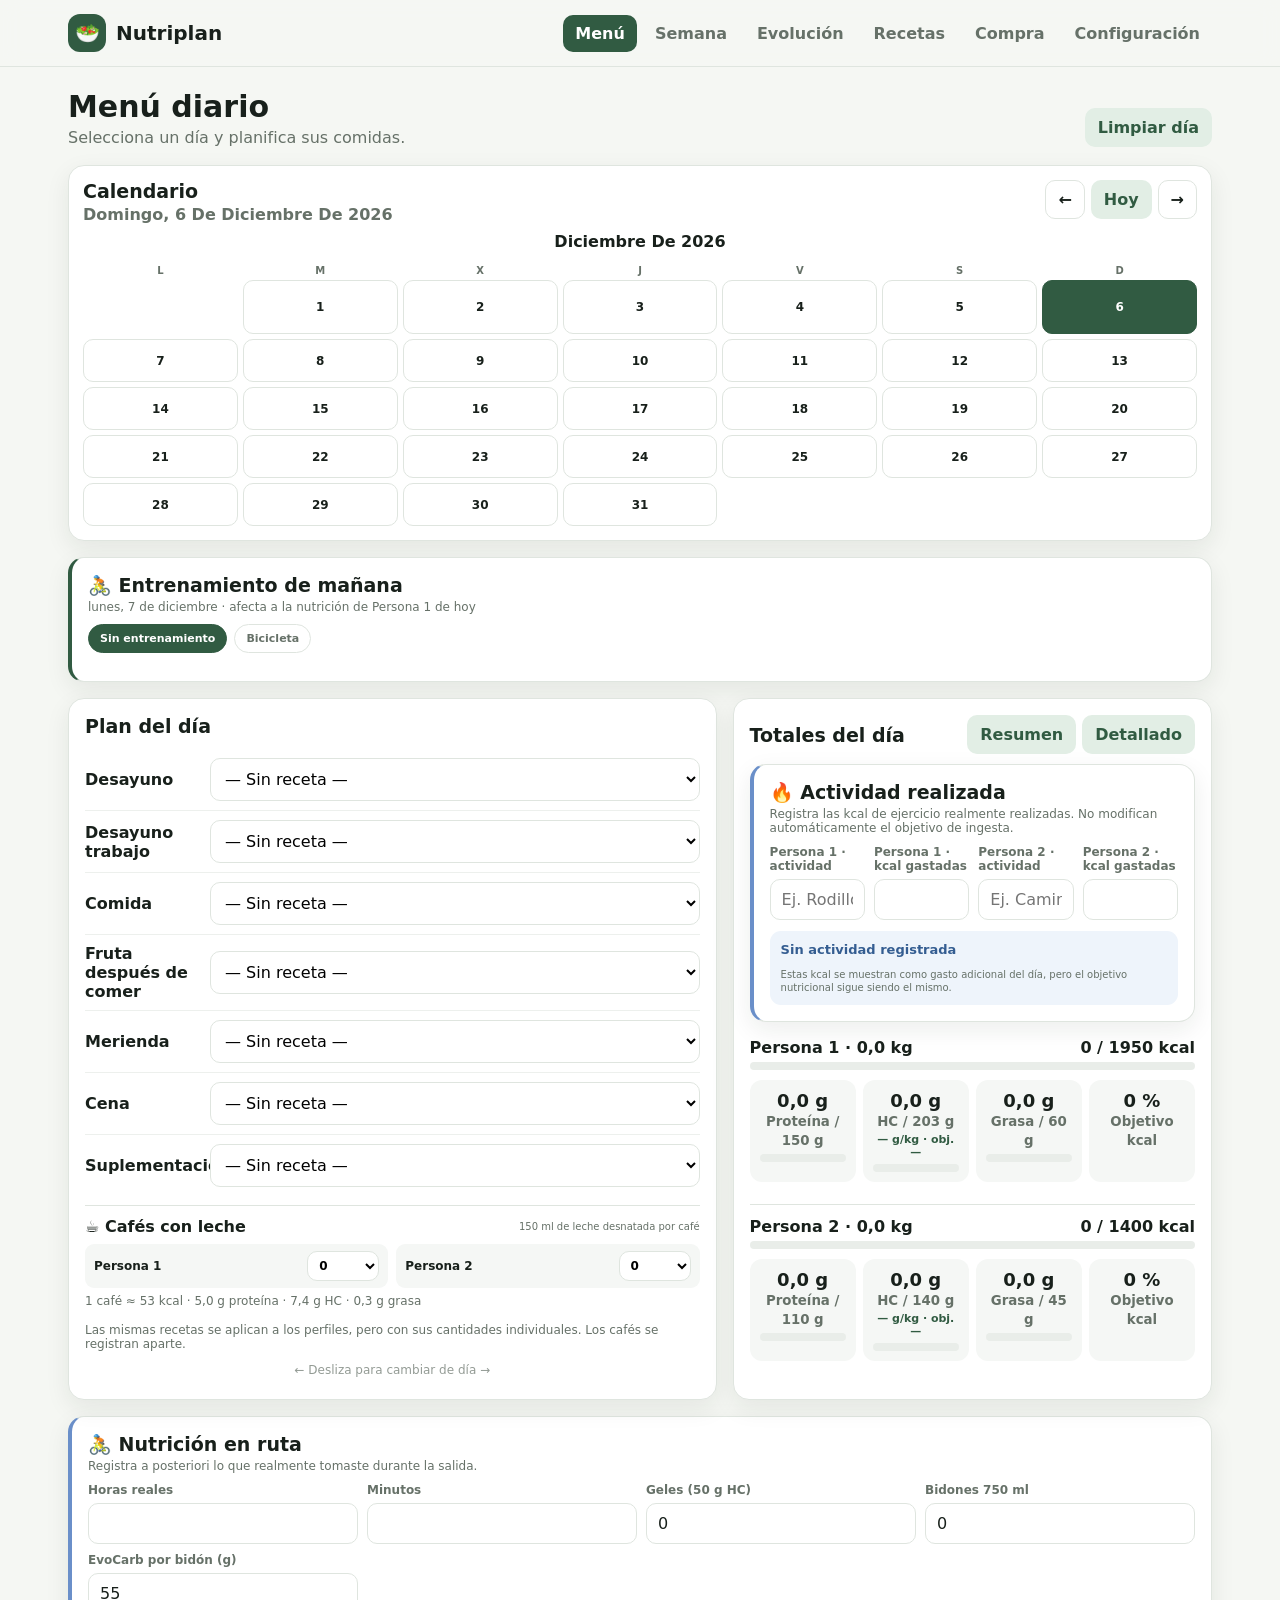
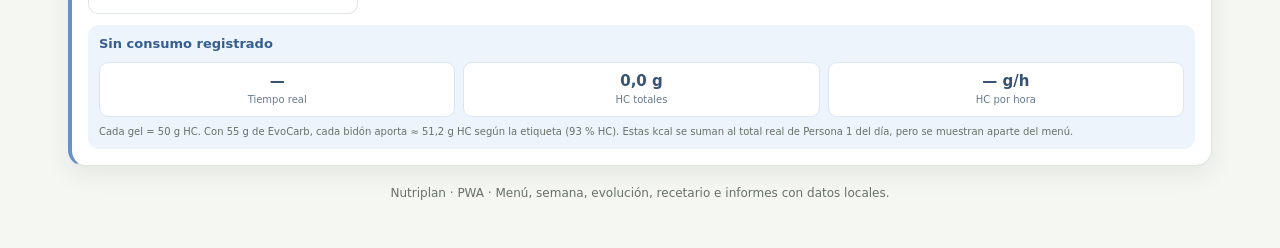
==== nutriplan.html @ bfe79527 "Primera version publica de Nutriplan" ====
<!doctype html>
<html lang="es">
<head>
<meta charset="utf-8">
<meta name="viewport" content="width=device-width,initial-scale=1,viewport-fit=cover">
<title>Nutriplan</title>
<meta name="theme-color" content="#315b42">
<meta name="application-name" content="Nutriplan">
<meta name="description" content="Planificador nutricional de los perfiles: menús, recetas, evolución, macros e informes.">
<meta name="mobile-web-app-capable" content="yes">
<meta name="apple-mobile-web-app-capable" content="yes">
<meta name="apple-mobile-web-app-status-bar-style" content="default">
<meta name="apple-mobile-web-app-title" content="Nutriplan">
<link rel="manifest" href="manifest.webmanifest">
<link rel="icon" type="image/png" sizes="192x192" href="icons/icon-192.png">
<link rel="apple-touch-icon" href="icons/icon-192.png">

<link rel="stylesheet" href="app.css">
</head>
<body>
<div class="app">
<header class="topbar">
  <div class="topinner">
    <div class="brand"><div class="logo">🥗</div><div>Nutriplan</div></div>
    <nav>
      <button class="navbtn active" data-view="plannerView">Menú</button>
      <button class="navbtn" data-view="weekView">Semana</button>
      <button class="navbtn" data-view="evolutionView">Evolución</button>
      <button class="navbtn" data-view="recipesView">Recetas</button>
      <button class="navbtn" data-view="shoppingView">Compra</button>
      <button class="navbtn" data-view="configView">Configuración</button>
    </nav>
  </div>
</header>
<main>
<section id="plannerView" class="view active">
  <div class="hero">
    <div><h1>Menú diario</h1><p class="sub">Selecciona un día y planifica sus comidas.</p></div>
    <button class="btn soft no-print" id="resetMenu">Limpiar día</button>
  </div>

  <div class="panel calendar-panel" style="margin-bottom:16px">
    <div class="calendar-head">
      <div>
        <h2 style="margin:0 0 3px">Calendario</h2>
        <span class="date-title" id="selectedDateTitle"></span>
      </div>
      <div class="calendar-nav no-print">
        <button class="btn" id="prevMonth">←</button>
        <button class="btn soft" id="todayBtn">Hoy</button>
        <button class="btn" id="nextMonth">→</button>
      </div>
    </div>
    <div class="calendar-month-title" id="calendarMonthTitle"></div>
    <div class="calendar-weekdays">
      <span>L</span><span>M</span><span>X</span><span>J</span><span>V</span><span>S</span><span>D</span>
    </div>
    <div class="calendar-grid" id="monthCalendar"></div>
  </div>

  <div id="trainingTomorrow"></div>

  <div class="two" id="dailySwipeArea">
    <div class="panel">
      <h2>Plan del día</h2>
      <div id="menuSlots"></div>
      <div id="coffeePanel"></div>
      <p class="small">Las mismas recetas se aplican a los perfiles, pero con sus cantidades individuales. Los cafés se registran aparte.</p>
      <div class="small swipe-hint no-print">← Desliza para cambiar de día →</div>
    </div>
    <div class="panel">
      <div class="report-head">
        <h2>Totales del día</h2>
        <div class="report-open-actions no-print">
          <button class="btn soft" type="button" id="openDailyReport">Resumen</button>
          <button class="btn soft" type="button" id="openDetailedDailyReport">Detallado</button>
        </div>
      </div>
      <div id="dayTotals"></div>
    </div>
  </div>

  <div id="routeNutrition" style="margin-top:16px"></div>
</section>

<section id="weekView" class="view">
  <div class="hero">
    <div>
      <h1>Semana completa</h1>
      <p class="sub">Vista semanal del menú de los perfiles.</p>
    </div>
  </div>
  <div class="panel">
    <div class="week-head">
      <div>
        <h2 style="margin-bottom:3px">Plan semanal</h2>
        <div class="small" id="weekRange"></div>
      </div>
      <div class="week-nav no-print">
        <button class="btn" id="prevWeek">← Semana</button>
        <button class="btn" id="nextWeek">Semana →</button>
      </div>
    </div>
    <div class="week-grid" id="weekGrid"></div>
  </div>
</section>

<section id="evolutionView" class="view">
  <div class="hero">
    <div>
      <h1>Evolución</h1>
      <p class="sub">Registra peso y composición corporal. El peso alimenta automáticamente el cálculo de calorías, macros y raciones.</p>
    </div>
  </div>

  <div class="panel" style="margin-bottom:16px">
    <p class="small" style="line-height:1.55;margin:0">
      Se conserva todo el histórico corporal: peso, grasa, grasa visceral, IMC, músculo, proteína, agua, metabolismo basal y masa ósea.
      El <b>peso</b> de cada registro entra en vigor desde su fecha hasta el siguiente pesaje y es el que utiliza Nutriplan
      automáticamente para calcular calorías, macros y raciones.
    </p>
  </div>

  <div class="evolution-grid" id="evolutionCards"></div>
</section>

<section id="recipesView" class="view">
  <div class="hero"><div><h1>Recetario</h1><p class="sub">Las recetas actuales de la base de datos.</p></div></div>
  <div class="controls"><input id="search" class="search" placeholder="Buscar receta o ingrediente…"></div>
  <div class="pills" id="typeFilters"></div>
  <div class="grid cards" id="recipeCards"></div>
</section>

<section id="shoppingView" class="view">
  <div class="hero"><div><h1>Lista de la compra</h1><p class="sub">Se genera con todas las recetas planificadas en la semana seleccionada.</p></div>
  <button id="clearChecks" class="btn soft no-print">Desmarcar</button></div>
  <div class="panel" id="shoppingList"></div>
</section>


<section id="configView" class="view">
  <div class="hero">
    <div>
      <h1>Configuración</h1>
      <p class="sub">Calcula las necesidades energéticas y los macros de los perfiles.</p>
    </div>
    <button class="btn soft no-print" id="resetConfig">Restaurar valores actuales</button>
  </div>

  <div class="panel pwa-manage-panel" style="margin-bottom:16px">
    <div class="pwa-manage-head">
      <div>
        <h2 style="margin-bottom:3px">Aplicación y datos</h2>
        <div class="small">PWA instalable, recetario actualizable y copia de seguridad local.</div>
      </div>
      <span class="pwa-status-badge" id="pwaInstallState">Web</span>
    </div>
    <div class="pwa-manage-grid">
      <div class="pwa-info-box"><b>Base de recetas</b><span id="pwaDataVersion">—</span></div>
      <div class="pwa-info-box"><b>Modo</b><span id="pwaModeText">Navegador</span></div>
    </div>
    <div class="config-actions no-print">
      <button class="btn primary" id="installPwaBtn" type="button" hidden>Instalar Nutriplan</button>
      <button class="btn soft" id="exportBackupBtn" type="button">Exportar copia</button>
      <label class="btn soft backup-import-label">Importar copia<input id="importBackupInput" type="file" accept="application/json,.json"></label>
      <button class="btn" id="checkPwaUpdateBtn" type="button">Buscar actualización</button>
    </div>
    <div class="small pwa-manage-help">
      Las recetas viven en <b>nutriplan-data.js</b>. Al publicar una versión nueva de ese archivo, la PWA la consulta de nuevo al abrirse.
      Los menús, evolución, cafés y ajustes personales se guardan localmente y no se sustituyen al actualizar el recetario.
    </div>
  </div>

  <div class="panel" style="margin-bottom:16px">
    <h2>Cómo calcula Nutriplan</h2>
    <p class="small" style="line-height:1.55;margin:0">
      Metabolismo basal mediante Mifflin-St Jeor → factor de actividad → gasto de mantenimiento estimado.
      Después se aplica el déficit elegido. La proteína y la grasa se fijan en g/kg y los hidratos completan las calorías restantes. <b>Las raciones del recetario se adaptan automáticamente</b> a estos nuevos objetivos:
      las fuentes principales de proteína, hidratos y grasa cambian de cantidad según corresponda.
    </p>
  </div>

  <div class="config-grid" id="configCards"></div>
</section>

<section id="detailView" class="view">
  <div class="hero no-print"><button class="btn" id="backRecipes">← Volver</button><button class="btn" onclick="window.print()">Imprimir ficha</button></div>
  <div id="recipeDetail"></div>
</section>

<div class="footer-note">Nutriplan · PWA · Menú, semana, evolución, recetario e informes con datos locales.</div>

<div id="dailyReportModal" class="report-modal" aria-hidden="true">
  <div class="report-backdrop" data-close-report></div>
  <section class="report-dialog" role="dialog" aria-modal="true" aria-labelledby="dailyReportTitle">
    <div class="report-toolbar no-print">
      <button class="btn soft" type="button" data-close-report>← Volver</button>
      <div class="report-toolbar-actions">
        <div class="report-mode-switch">
          <button class="btn soft report-mode-btn" type="button" data-report-mode="summary">Resumen</button>
          <button class="btn soft report-mode-btn" type="button" data-report-mode="detailed">Detallado</button>
        </div>
        <button class="btn soft" type="button" id="copyDailyReport">Copiar</button>
        <button class="btn primary" type="button" id="printDailyReport">Imprimir / PDF</button>
      </div>
    </div>
    <div id="dailyReportContent" class="daily-report"></div>
  </section>
</div>

</main>
</div>

<script src="nutriplan-data.js"></script>
<script src="nutriplan-entrenamientos-data.js"></script>
<script src="nutrition-engine.js"></script>
<script src="app.js"></script>
</body>
</html>
---- app.css ----
:root{
  --bg:#f5f7f3; --card:#ffffff; --ink:#18201b; --muted:#667168;
  --brand:#315b42; --brand2:#e2eee5; --accent:#d7a85b; --line:#dfe5df;
  --danger:#a94b4b; --shadow:0 8px 24px rgba(26,42,31,.08);
  --p:#5078a8; --c:#b5803d; --f:#8a5d92;
}
*{box-sizing:border-box}
body{margin:0;font-family:Inter,ui-sans-serif,system-ui,-apple-system,Segoe UI,Roboto,Arial,sans-serif;background:var(--bg);color:var(--ink)}
button,select,input{font:inherit}
button{cursor:pointer}
.app{min-height:100vh}
.topbar{position:sticky;top:0;z-index:20;background:rgba(245,247,243,.92);backdrop-filter:blur(10px);border-bottom:1px solid var(--line)}
.topinner{max-width:1180px;margin:auto;padding:14px 18px;display:flex;align-items:center;justify-content:space-between;gap:16px}
.brand{display:flex;align-items:center;gap:10px;font-weight:800;font-size:20px}
.logo{width:38px;height:38px;border-radius:12px;background:var(--brand);color:#fff;display:grid;place-items:center;font-size:20px}
.version{font-size:12px;color:var(--muted);font-weight:600}
nav{display:flex;gap:6px;flex-wrap:wrap}
.navbtn{border:0;background:transparent;padding:9px 12px;border-radius:10px;color:var(--muted);font-weight:700}
.navbtn.active{background:var(--brand);color:#fff}
main{max-width:1180px;margin:auto;padding:22px 18px 48px}
.view{display:none}.view.active{display:block}
.hero{display:flex;align-items:end;justify-content:space-between;gap:14px;margin-bottom:18px}
h1{font-size:30px;margin:0 0 4px}.sub{color:var(--muted);margin:0}
.btn{border:1px solid var(--line);background:#fff;border-radius:10px;padding:9px 12px;font-weight:750;color:var(--ink)}
.btn.primary{background:var(--brand);border-color:var(--brand);color:#fff}
.btn.soft{background:var(--brand2);border-color:transparent;color:var(--brand)}
.grid{display:grid;gap:16px}
.grid.cards{grid-template-columns:repeat(auto-fit,minmax(260px,1fr))}
.card{background:var(--card);border:1px solid var(--line);border-radius:16px;box-shadow:var(--shadow);overflow:hidden}
.cardbody{padding:16px}
.recipe-cover{height:150px;background:linear-gradient(135deg,#dce9df,#f3e7cf);display:flex;align-items:center;justify-content:center;position:relative;overflow:hidden}
.recipe-cover img{width:100%;height:100%;object-fit:cover}
.recipe-placeholder{font-size:46px;opacity:.45}
.tag{display:inline-block;font-size:11px;font-weight:800;padding:5px 8px;border-radius:999px;background:var(--brand2);color:var(--brand);margin:0 4px 4px 0}
.recipe-title{font-weight:850;font-size:17px;line-height:1.25;margin:8px 0}
.macroline{display:grid;grid-template-columns:repeat(4,1fr);gap:6px;margin:12px 0}
.macrobox{background:#f7f9f7;border-radius:10px;padding:8px;text-align:center}
.macrobox b{display:block;font-size:15px}.macrobox span{font-size:10px;color:var(--muted);font-weight:700}
.controls{display:flex;gap:8px;align-items:center;flex-wrap:wrap}
.search{width:100%;max-width:360px;padding:11px 12px;border:1px solid var(--line);border-radius:11px;background:#fff}
.pills{display:flex;gap:7px;flex-wrap:wrap;margin:10px 0 18px}
.pill{border:1px solid var(--line);background:#fff;color:var(--muted);border-radius:999px;padding:7px 11px;font-size:12px;font-weight:750}
.pill.active{background:var(--brand);color:#fff;border-color:var(--brand)}
.panel{background:#fff;border:1px solid var(--line);border-radius:16px;padding:16px;box-shadow:var(--shadow)}
.panel h2{margin:0 0 12px;font-size:19px}
.two{display:grid;grid-template-columns:1.15fr .85fr;gap:16px}
.menu-row{display:grid;grid-template-columns:115px 1fr;gap:10px;align-items:center;padding:9px 0;border-bottom:1px solid #edf0ed}
.menu-row:last-child{border-bottom:0}
.menu-row label{font-weight:800}
select{width:100%;padding:10px;border:1px solid var(--line);border-radius:10px;background:#fff}
.profile-kpis{display:grid;grid-template-columns:repeat(4,1fr);gap:7px;margin:10px 0}
.kpi{padding:10px;border-radius:12px;background:#f5f7f5;text-align:center}
.kpi strong{display:block;font-size:18px}.kpi small{color:var(--muted);font-weight:700}
.progress{height:8px;background:#e9ede9;border-radius:99px;overflow:hidden;margin-top:5px}.progress>i{display:block;height:100%;background:var(--brand);border-radius:99px}
.person-block{padding:12px 0;border-top:1px solid var(--line)}.person-block:first-child{border-top:0;padding-top:0}
.person-title{display:flex;justify-content:space-between;gap:10px;align-items:center;font-weight:850}
.shopping-row{display:grid;grid-template-columns:24px 1fr auto;gap:10px;padding:10px 0;border-bottom:1px solid #edf0ed;align-items:center}
.shopping-row:last-child{border-bottom:0}.shopping-row.done{opacity:.45;text-decoration:line-through}
.qty{font-weight:800;color:var(--brand)}
.empty{padding:26px;text-align:center;color:var(--muted)}
.detail{display:grid;grid-template-columns:minmax(0,1fr) 340px;gap:18px}
.detail-cover{height:270px;border-radius:16px;overflow:hidden;background:linear-gradient(135deg,#dce9df,#f3e7cf);display:grid;place-items:center}
.detail-cover img{width:100%;height:100%;object-fit:cover}
.detail h1{font-size:27px}
.ingredient-table{width:100%;border-collapse:collapse}.ingredient-table th,.ingredient-table td{padding:9px 7px;border-bottom:1px solid #edf0ed;text-align:left;font-size:13px}
.ingredient-table th{color:var(--muted);font-size:11px;text-transform:uppercase;letter-spacing:.04em}
.note{background:#f7f4ea;border-left:4px solid var(--accent);border-radius:8px;padding:12px;color:#4c493f;line-height:1.45}
.person-tabs{display:flex;gap:6px;margin:12px 0}.person-tabs button{border:1px solid var(--line);background:#fff;padding:8px 10px;border-radius:9px;font-weight:750}.person-tabs button.active{background:var(--brand);color:#fff}
.filelab{display:block;text-align:center;margin-top:10px}.filelab input{display:none}
.macrobar{display:flex;height:10px;border-radius:99px;overflow:hidden;background:#eee;margin:9px 0 5px}.macrobar span:nth-child(1){background:var(--p)}.macrobar span:nth-child(2){background:var(--c)}.macrobar span:nth-child(3){background:var(--f)}
.macrolegend{display:flex;gap:12px;flex-wrap:wrap;font-size:11px;color:var(--muted);font-weight:700}
.adjust-box{margin:18px 0;padding:14px;border:1px solid var(--line);border-radius:14px;background:#f8faf8}
.adjust-head{display:flex;justify-content:space-between;align-items:center;gap:10px;flex-wrap:wrap;margin-bottom:10px}
.adjust-mode{display:flex;gap:6px;flex-wrap:wrap}
.adjust-mode button{border:1px solid var(--line);background:#fff;padding:7px 9px;border-radius:9px;font-weight:750;color:var(--muted)}
.adjust-mode button.active{background:var(--brand);color:#fff;border-color:var(--brand)}
.adjust-grid{display:grid;grid-template-columns:repeat(2,minmax(0,1fr));gap:10px}
.adjust-field{display:flex;flex-direction:column;gap:5px}
.adjust-field label{font-size:11px;color:var(--muted);font-weight:800}
.adjust-field input{width:100%;padding:9px;border:1px solid var(--line);border-radius:9px;background:#fff}
.macro-inputs{display:grid;grid-template-columns:repeat(3,1fr);gap:7px}
.lock-cell{white-space:nowrap}
.lock-wrap{display:inline-flex;align-items:center;gap:5px;font-size:11px;color:var(--muted);font-weight:700}
.lock-wrap input{accent-color:var(--brand)}
.adjust-note{font-size:11px;color:var(--muted);line-height:1.4;margin-top:8px}
.adjust-summary{margin-top:10px;padding:10px;border-radius:10px;background:#fff;border:1px solid var(--line)}
@media(max-width:580px){.adjust-grid{grid-template-columns:1fr}.macro-inputs{grid-template-columns:1fr 1fr 1fr}}

.dot{display:inline-block;width:8px;height:8px;border-radius:50%;margin-right:4px}.dp{background:var(--p)}.dc{background:var(--c)}.df{background:var(--f)}
.small{font-size:12px;color:var(--muted)}
.config-grid{display:grid;grid-template-columns:repeat(2,minmax(0,1fr));gap:16px}
.config-form{display:grid;grid-template-columns:repeat(2,minmax(0,1fr));gap:11px}
.field{display:flex;flex-direction:column;gap:6px}
.field.full{grid-column:1/-1}
.field label{font-size:12px;color:var(--muted);font-weight:800}
.field input,.field select{width:100%;padding:10px 11px;border:1px solid var(--line);border-radius:10px;background:#fff;color:var(--ink)}
.range-row{display:grid;grid-template-columns:1fr 72px;gap:10px;align-items:center}
.range-row input[type="range"]{padding:0;border:0}
.calcbox{background:#f5f7f5;border:1px solid var(--line);border-radius:13px;padding:12px;margin-top:12px}
.calcgrid{display:grid;grid-template-columns:repeat(2,1fr);gap:8px}
.calcitem{background:#fff;border-radius:10px;padding:9px;text-align:center}
.calcitem strong{display:block;font-size:17px}.calcitem small{color:var(--muted);font-weight:700}
.warning{margin-top:10px;padding:9px 10px;border-radius:9px;background:#fff7e8;color:#6a512c;font-size:12px;line-height:1.4}
.config-actions{display:flex;gap:8px;flex-wrap:wrap;margin-top:14px}
@media(max-width:820px){.config-grid{grid-template-columns:1fr}.config-form{grid-template-columns:1fr 1fr}}
@media(max-width:520px){.config-form{grid-template-columns:1fr}.field.full{grid-column:auto}}
.footer-note{margin-top:20px;color:var(--muted);font-size:12px;text-align:center}
.date-toolbar{display:flex;gap:8px;align-items:center;flex-wrap:wrap;margin-bottom:14px}
.date-picker{padding:9px 11px;border:1px solid var(--line);border-radius:10px;background:#fff;color:var(--ink);font-weight:750}
.date-title{font-weight:850;color:var(--brand);min-width:180px}
.week-head{display:flex;align-items:center;justify-content:space-between;gap:10px;margin-bottom:12px}
.week-nav{display:flex;gap:7px;align-items:center}
.week-grid{display:grid;grid-template-columns:repeat(7,minmax(145px,1fr));gap:9px;overflow-x:auto;padding-bottom:5px}
.week-day{border:1px solid var(--line);background:#fff;border-radius:13px;padding:10px;min-height:185px;cursor:pointer;transition:.15s}
.week-day:hover{border-color:#9eb6a5;transform:translateY(-1px)}
.week-day.selected{border:2px solid var(--brand);background:#f4faf6}
.week-day.today .week-date{color:var(--accent)}
.week-date{font-size:13px;font-weight:900;margin-bottom:8px;text-transform:capitalize}
.week-meal{font-size:11px;line-height:1.25;padding:5px 0;border-top:1px solid #edf0ed}
.week-meal:first-of-type{border-top:0}
.week-meal b{display:block;color:var(--muted);font-size:9px;text-transform:uppercase;letter-spacing:.03em;margin-bottom:2px}
.week-empty{color:#a0a8a1;font-style:italic}
.week-kcal{margin-top:8px;padding-top:7px;border-top:1px solid var(--line);font-size:10px;color:var(--muted);font-weight:750}
.week-kcal strong{color:var(--brand)}
.weight-panel{display:grid;grid-template-columns:repeat(2,minmax(0,1fr));gap:10px;margin-top:12px}
.weight-card{background:#f7f9f7;border:1px solid var(--line);border-radius:12px;padding:11px}
.weight-card-title{display:flex;align-items:center;justify-content:space-between;gap:8px;margin-bottom:7px}
.weight-card-title b{font-size:13px}
.weight-line{display:grid;grid-template-columns:1fr auto;gap:8px;align-items:center}
.weight-line input{width:100%;padding:9px 10px;border:1px solid var(--line);border-radius:9px;background:#fff}
.weight-status{font-size:11px;color:var(--muted);margin-top:6px;line-height:1.35}
.weight-effective{font-weight:850;color:var(--brand)}
.evolution-grid{display:grid;grid-template-columns:repeat(2,minmax(0,1fr));gap:16px}
.evolution-form{display:grid;grid-template-columns:repeat(3,minmax(0,1fr));gap:9px}
.evolution-form .field{min-width:0}
.evolution-form-actions{display:flex;gap:8px;flex-wrap:wrap;margin-top:12px}
.evolution-history{margin-top:16px;overflow:auto}
.evolution-table{width:100%;border-collapse:collapse;min-width:900px}
.evolution-table th,.evolution-table td{padding:8px 7px;border-bottom:1px solid #edf0ed;text-align:right;font-size:12px;white-space:nowrap}
.evolution-table th:first-child,.evolution-table td:first-child{text-align:left}
.evolution-table th{font-size:10px;color:var(--muted);text-transform:uppercase;letter-spacing:.03em}
.evolution-table td.actions{text-align:left}
.source-badge{display:inline-block;font-size:10px;font-weight:850;border-radius:999px;padding:4px 7px;background:var(--brand2);color:var(--brand);margin-left:5px}
.evo-current{display:grid;grid-template-columns:repeat(3,minmax(0,1fr));gap:8px;margin:10px 0 14px}
.evo-kpi{background:#f5f7f5;border-radius:11px;padding:9px;text-align:center}
.evo-kpi strong{display:block;font-size:17px}
.evo-kpi small{font-size:10px;color:var(--muted);font-weight:750}
.charts-grid{display:grid;grid-template-columns:repeat(2,minmax(0,1fr));gap:12px;margin-top:16px}
.chart-card{background:#fff;border:1px solid var(--line);border-radius:14px;padding:12px;overflow:hidden}
.chart-head{display:flex;justify-content:space-between;gap:8px;align-items:baseline;margin-bottom:4px}
.chart-head b{font-size:13px}
.chart-head span{font-size:11px;color:var(--muted);font-weight:750}
.chart-svg{display:block;width:100%;height:145px}
.chart-empty{height:120px;display:grid;place-items:center;color:var(--muted);font-size:12px}
.chart-axis{stroke:#dfe5df;stroke-width:1}
.chart-line{fill:none;stroke:var(--brand);stroke-width:2.4;stroke-linecap:round;stroke-linejoin:round}
.chart-dot{fill:#fff;stroke:var(--brand);stroke-width:1.8}
.chart-label{font-size:9px;fill:#7b857d}
@media(max-width:820px){
  .evolution-grid,.charts-grid{grid-template-columns:1fr}
  .evolution-form{grid-template-columns:repeat(2,minmax(0,1fr))}
}
@media(max-width:560px){
  .evolution-form{grid-template-columns:1fr 1fr}
  .evo-current{grid-template-columns:repeat(2,minmax(0,1fr))}
}
#dailySwipeArea{touch-action:pan-y;overscroll-behavior-x:contain;transition:transform .16s ease,opacity .16s ease;user-select:none;-webkit-user-select:none}
#dailySwipeArea.swipe-left{transform:translateX(-18px);opacity:.72}
#dailySwipeArea.swipe-right{transform:translateX(18px);opacity:.72}
.swipe-hint{text-align:center;margin-top:10px;opacity:.7}
@media(max-width:580px){.weight-panel{grid-template-columns:1fr}}
@media(max-width:820px){
  .week-grid{grid-template-columns:repeat(7,155px)}
  .week-head{align-items:flex-start;flex-direction:column}
}

@media(max-width:820px){
  .topinner{align-items:flex-start;flex-direction:column}.two,.detail{grid-template-columns:1fr}.detail-cover{height:220px}
  h1{font-size:25px}.profile-kpis{grid-template-columns:repeat(2,1fr)}.menu-row{grid-template-columns:85px 1fr}
  nav{width:100%}.navbtn{flex:1}
}
@media print{
  .topbar,.no-print,.filelab,.footer-note{display:none!important}
  body{background:#fff}.card,.panel{box-shadow:none}.view{display:none!important}#detailView.active{display:block!important}
  main{padding:0}.detail{grid-template-columns:1fr}.detail-cover{height:180px}
}
.recipe-code{display:inline-block;font-size:10px;font-weight:900;letter-spacing:.04em;padding:4px 7px;border-radius:999px;background:#eef5ef;color:var(--brand);border:1px solid var(--line);margin-right:6px;margin-bottom:5px}

.training-panel{margin-bottom:16px;border-left:4px solid var(--brand)}
.training-head{display:flex;align-items:flex-start;justify-content:space-between;gap:10px;margin-bottom:10px}
.training-head h2{margin:0 0 3px}
.training-mode{display:flex;gap:7px;flex-wrap:wrap;margin:9px 0 12px}
.training-mode button{border:1px solid var(--line);background:#fff;color:var(--muted);border-radius:999px;padding:7px 11px;font-size:11px;font-weight:800}
.training-mode button.active{background:var(--brand);color:#fff;border-color:var(--brand)}
.training-grid{display:grid;grid-template-columns:repeat(2,minmax(0,1fr));gap:9px}
.training-grid .field{min-width:0}
.training-apply{display:flex;align-items:flex-start;gap:8px;margin:11px 0;font-size:11px;color:var(--muted);line-height:1.35}
.training-apply input{margin-top:2px;accent-color:var(--brand)}
.training-result{background:var(--brand2);border-radius:11px;padding:10px 11px;color:#365b46;font-size:11px;line-height:1.45}
.training-result strong{font-size:13px;color:var(--brand)}
.training-day-note{background:var(--brand2);border-radius:11px;padding:9px 10px;margin-bottom:10px;color:#365b46;font-size:11px;line-height:1.4}
.hckg{display:block;color:var(--brand);font-weight:900;margin-top:3px;font-size:11px}
@media(max-width:560px){.training-grid{grid-template-columns:1fr}}


.route-panel{margin-bottom:16px;border-left:4px solid #6a8fc9}
.route-head{display:flex;justify-content:space-between;gap:10px;align-items:flex-start;margin-bottom:10px}
.route-grid{display:grid;grid-template-columns:repeat(4,minmax(0,1fr));gap:9px}
.route-grid .field{min-width:0}
.route-summary{margin-top:11px;background:#eef4fb;border-radius:11px;padding:10px 11px;color:#385475;font-size:11px;line-height:1.45}
.route-summary strong{font-size:13px;color:#345d91}
.route-kpis{display:grid;grid-template-columns:repeat(3,minmax(0,1fr));gap:8px;margin-top:8px}
.route-kpi{background:#fff;border:1px solid #dce6f2;border-radius:9px;padding:8px;text-align:center}
.route-kpi b{display:block;font-size:15px}
.route-kpi small{font-size:10px;color:#68798f}
.route-note{font-size:10px;color:var(--muted);line-height:1.35;margin-top:8px}
@media(max-width:760px){.route-grid{grid-template-columns:repeat(2,minmax(0,1fr))}}
@media(max-width:420px){.route-kpis{grid-template-columns:1fr}}


.mix-table-wrap{overflow-x:auto;-webkit-overflow-scrolling:touch}
.mix-table{min-width:570px}
.mix-table th,.mix-table td{text-align:right;white-space:nowrap}
.mix-table th:first-child,.mix-table td:first-child{text-align:left}
.mix-table .mix-total td{border-top:2px solid var(--line);font-weight:900;background:#f7faf7}
.mix-share{font-weight:900;color:var(--brand)}
.mix-help{margin-top:9px;font-size:10px;line-height:1.4;color:var(--muted)}


/* Calendario mensual */
.calendar-panel{padding:14px}
.calendar-head{display:flex;align-items:flex-start;justify-content:space-between;gap:12px;margin-bottom:8px}
.calendar-nav{display:flex;gap:6px;align-items:center}
.calendar-month-title{text-align:center;font-size:16px;font-weight:900;text-transform:capitalize;margin:8px 0 10px}
.calendar-weekdays,.calendar-grid{display:grid;grid-template-columns:repeat(7,minmax(0,1fr));gap:5px}
.calendar-weekdays span{text-align:center;font-size:10px;font-weight:900;color:var(--muted);padding:4px 0}
.calendar-day{position:relative;min-height:43px;border:1px solid var(--line);border-radius:10px;background:#fff;color:var(--text);font-weight:800;cursor:pointer}
.calendar-day.empty{visibility:hidden;pointer-events:none}
.calendar-day.today{border-color:var(--brand);box-shadow:inset 0 0 0 1px var(--brand)}
.calendar-day.selected{background:var(--brand);color:#fff;border-color:var(--brand)}
.calendar-day.has-menu::after{content:"";position:absolute;width:5px;height:5px;border-radius:50%;bottom:5px;left:50%;transform:translateX(-50%);background:#8cae96}
.calendar-day.selected.has-menu::after{background:#fff}
.calendar-day .daynum{display:block;font-size:12px}
.date-title{display:block;font-weight:750;color:var(--muted);text-transform:capitalize}

/* El menú semanal es ahora una vista propia */
#weekView .week-grid{margin-top:12px}

/* Código de receta al final del nombre */
.recipe-code{margin-left:6px;margin-right:0;vertical-align:middle}

/* Evolución: tratamiento específico para móvil */
@media(max-width:640px){
  #evolutionView .hero{margin-bottom:10px}
  #evolutionView>.panel{padding:12px}
  #evolutionView .evolution-grid{display:block}
  #evolutionView .evolution-grid>.panel{padding:12px;margin-bottom:14px}
  #evolutionView .person-title{display:flex;flex-direction:column;align-items:flex-start;gap:4px}
  #evolutionView .evo-current{grid-template-columns:repeat(2,minmax(0,1fr));gap:7px}
  #evolutionView .evo-kpi{padding:8px 6px}
  #evolutionView .evo-kpi strong{font-size:15px}
  #evolutionView .evolution-form{grid-template-columns:1fr}
  #evolutionView .evolution-form-actions{display:grid;grid-template-columns:1fr 1fr}
  #evolutionView .charts-grid{grid-template-columns:1fr}
  #evolutionView .chart-card{padding:9px}
  #evolutionView .chart-svg{height:155px}

  #evolutionView .evolution-history{overflow:visible}
  #evolutionView .evolution-table{min-width:0;width:100%}
  #evolutionView .evolution-table thead{display:none}
  #evolutionView .evolution-table,
  #evolutionView .evolution-table tbody,
  #evolutionView .evolution-table tr,
  #evolutionView .evolution-table td{display:block;width:100%}
  #evolutionView .evolution-table tr{
    border:1px solid var(--line);border-radius:11px;padding:7px 9px;margin-bottom:9px;background:#fff
  }
  #evolutionView .evolution-table td{
    display:flex;justify-content:space-between;gap:12px;text-align:right!important;
    white-space:normal;border:0;padding:5px 0;font-size:11px
  }
  #evolutionView .evolution-table td::before{
    content:attr(data-label);font-weight:850;color:var(--muted);text-align:left
  }
  #evolutionView .evolution-table td.actions{
    display:flex!important;justify-content:flex-end;gap:6px;padding-top:8px
  }
  #evolutionView .evolution-table td.actions::before{display:none}
}

/* Navegación: permitir 6 pestañas sin desbordar en móvil */
@media(max-width:820px){
  nav{display:flex;flex-wrap:wrap;gap:3px}
  .navbtn{flex:1 1 28%;padding-left:7px;padding-right:7px}
}
@media(max-width:420px){
  .calendar-panel{padding:11px}
  .calendar-head{flex-direction:column}
  .calendar-nav{width:100%;justify-content:space-between}
  .calendar-day{min-height:39px;border-radius:8px;padding:4px}
  .calendar-weekdays,.calendar-grid{gap:3px}
}


/* ==========================================================
   RECETARIO / FICHA DE RECETA · DISEÑO MÓVIL
   ========================================================== */
@media(max-width:640px){
  /* Recetario */
  #recipesView .hero{
    margin-bottom:12px;
    align-items:flex-start;
  }
  #recipesView .hero h1{font-size:24px}
  #recipesView .sub{font-size:12px;line-height:1.35}

  #recipesView .controls{
    display:block;
    width:100%;
  }
  #recipesView .search{
    width:100%;
    max-width:none;
    padding:12px 13px;
    font-size:16px; /* evita zoom automático en algunos móviles */
  }

  #recipesView .pills{
    flex-wrap:nowrap;
    overflow-x:auto;
    -webkit-overflow-scrolling:touch;
    scrollbar-width:none;
    margin:9px -18px 13px;
    padding:2px 18px 6px;
  }
  #recipesView .pills::-webkit-scrollbar{display:none}
  #recipesView .pill{
    flex:0 0 auto;
    padding:7px 10px;
    font-size:11px;
  }

  #recipeCards.grid.cards{
    display:block;
  }
  #recipeCards .recipe-card{
    display:grid;
    grid-template-columns:96px minmax(0,1fr);
    margin-bottom:10px;
    border-radius:14px;
    box-shadow:0 4px 14px rgba(26,42,31,.06);
  }
  #recipeCards .recipe-cover{
    height:100%;
    min-height:178px;
    border-radius:0;
  }
  #recipeCards .recipe-placeholder{font-size:32px}
  #recipeCards .cardbody{
    min-width:0;
    padding:10px 11px;
  }
  #recipeCards .tag{
    font-size:9px;
    padding:3px 5px;
    margin:0 3px 3px 0;
  }
  #recipeCards .recipe-title{
    font-size:14px;
    line-height:1.25;
    margin:5px 0 7px;
    overflow-wrap:anywhere;
  }
  #recipeCards .recipe-code{
    font-size:8px;
    padding:2px 5px;
    margin-left:3px;
    margin-bottom:0;
  }
  #recipeCards .macroline{
    grid-template-columns:repeat(2,minmax(0,1fr));
    gap:4px;
    margin:7px 0;
  }
  #recipeCards .macrobox{
    padding:5px 3px;
    border-radius:7px;
  }
  #recipeCards .macrobox b{font-size:12px}
  #recipeCards .macrobox span{font-size:8px}
  #recipeCards .macrobar{display:none}
  #recipeCards .btn.primary{
    width:100%;
    padding:7px 8px;
    font-size:11px;
  }

  /* Ficha de receta */
  #detailView .hero{
    gap:7px;
    margin-bottom:10px;
  }
  #detailView .hero .btn{
    flex:1;
    padding:9px 7px;
    font-size:12px;
  }
  #detailView .detail{
    display:flex;
    flex-direction:column;
    gap:11px;
  }
  #detailView .panel{
    padding:12px;
    border-radius:13px;
  }
  #detailView .detail h1{
    font-size:20px;
    line-height:1.22;
    overflow-wrap:anywhere;
  }
  #detailView .detail h2{font-size:17px}
  #detailView .recipe-code{
    display:inline;
    font-size:8px;
    padding:3px 5px;
    white-space:nowrap;
  }
  #detailView .tag{
    font-size:9px;
    padding:3px 5px;
  }
  #detailView .person-tabs{
    display:grid;
    grid-template-columns:1fr 1fr;
    gap:6px;
  }
  #detailView .person-tabs button{
    width:100%;
  }
  #detailView .macroline{
    grid-template-columns:repeat(2,minmax(0,1fr));
    gap:5px;
  }
  #detailView .macrobox{
    padding:7px 5px;
  }
  #detailView .macrobox b{font-size:14px}
  #detailView .macro-inputs{
    grid-template-columns:1fr;
  }
  #detailView .adjust-box{
    padding:11px;
    margin:13px 0;
  }
  #detailView .adjust-head{
    align-items:flex-start;
    flex-direction:column;
  }
  #detailView .adjust-mode{
    display:grid;
    grid-template-columns:1fr 1fr;
    width:100%;
  }
  #detailView .adjust-mode button{width:100%}
  #detailView .config-actions{
    display:grid;
    grid-template-columns:1fr 1fr;
  }

  /* Ingredientes: tabla compacta en móvil */
  #detailView .ingredient-table:not(.mix-table){
    width:100%;
    table-layout:fixed;
    border-collapse:collapse;
    font-size:11px;
  }
  #detailView .ingredient-table:not(.mix-table) thead{
    display:table-header-group;
  }
  #detailView .ingredient-table:not(.mix-table) th{
    padding:6px 4px;
    font-size:9px;
    color:var(--muted);
    text-transform:uppercase;
    letter-spacing:.02em;
    white-space:nowrap;
  }
  #detailView .ingredient-table:not(.mix-table) td{
    display:table-cell;
    width:auto;
    padding:7px 4px;
    border-bottom:1px solid #edf0ed;
    vertical-align:middle;
    text-align:left;
    font-size:11px;
    line-height:1.25;
    overflow-wrap:anywhere;
  }
  #detailView .ingredient-table:not(.mix-table) th:nth-child(1),
  #detailView .ingredient-table:not(.mix-table) td:nth-child(1){
    width:43%;
    font-weight:750;
  }
  #detailView .ingredient-table:not(.mix-table) th:nth-child(2),
  #detailView .ingredient-table:not(.mix-table) td:nth-child(2){
    width:20%;
    text-align:right;
    white-space:nowrap;
  }
  #detailView .ingredient-table:not(.mix-table) th:nth-child(3),
  #detailView .ingredient-table:not(.mix-table) td:nth-child(3){
    width:27%;
    color:var(--muted);
    font-size:9px;
  }
  #detailView .ingredient-table:not(.mix-table) th:nth-child(4),
  #detailView .ingredient-table:not(.mix-table) td:nth-child(4){
    width:10%;
    text-align:center;
    white-space:nowrap;
  }
  #detailView .ingredient-table:not(.mix-table) td::before{
    display:none;
    content:none;
  }
  #detailView .ingredient-table:not(.mix-table) tr:last-child td{
    border-bottom:0;
  }
  #detailView .ingredient-table:not(.mix-table) .lock-wrap{
    font-size:0;
    gap:0;
    justify-content:center;
  }
  #detailView .ingredient-table:not(.mix-table) .lock-wrap input{
    width:16px;
    height:16px;
  }

  /* Imagen */
  #detailView aside{
    display:flex;
    flex-direction:column;
    gap:8px;
  }
  #detailView .detail-cover{
    height:180px;
    border-radius:13px;
  }
  #detailView .filelab{margin-top:0}

  /* Reparto entre perfiles: sin scroll horizontal en móvil */
  #detailView .mix-table-wrap{
    overflow:visible;
  }
  #detailView .mix-table{
    min-width:0;
    width:100%;
  }
  #detailView .mix-table thead{display:none}
  #detailView .mix-table,
  #detailView .mix-table tbody,
  #detailView .mix-table tr,
  #detailView .mix-table td{
    display:block;
    width:100%;
  }
  #detailView .mix-table tr{
    border:1px solid var(--line);
    border-radius:10px;
    padding:7px 9px;
    margin-bottom:8px;
    background:#fff;
  }
  #detailView .mix-table td{
    display:flex;
    justify-content:space-between;
    gap:12px;
    border:0;
    padding:3px 0;
    text-align:right!important;
    white-space:normal;
    font-size:11px;
  }
  #detailView .mix-table td::before{
    content:attr(data-label);
    color:var(--muted);
    font-weight:850;
    text-align:left;
  }
  #detailView .mix-table td:first-child{
    font-weight:850;
    font-size:12px;
    padding-bottom:6px;
    margin-bottom:3px;
    border-bottom:1px solid #edf0ed;
  }
  #detailView .mix-total{
    background:var(--brand2)!important;
    border-color:#cbdccd!important;
  }
  #detailView .mix-total td:first-child{
    color:var(--brand);
  }
  #detailView .mix-help{
    font-size:10px;
    line-height:1.45;
  }
}

@media(max-width:390px){
  #recipeCards .recipe-card{
    grid-template-columns:82px minmax(0,1fr);
  }
  #recipeCards .recipe-cover{min-height:184px}
  #recipeCards .cardbody{padding:9px}
  #recipeCards .recipe-title{font-size:13px}
  #recipeCards .tag:nth-of-type(n+3){display:none}
}


@media(max-width:380px){
  #detailView .ingredient-table:not(.mix-table) th:nth-child(1),
  #detailView .ingredient-table:not(.mix-table) td:nth-child(1){width:47%}
  #detailView .ingredient-table:not(.mix-table) th:nth-child(2),
  #detailView .ingredient-table:not(.mix-table) td:nth-child(2){width:22%}
  #detailView .ingredient-table:not(.mix-table) th:nth-child(3),
  #detailView .ingredient-table:not(.mix-table) td:nth-child(3){width:21%;font-size:8px}
  #detailView .ingredient-table:not(.mix-table) th:nth-child(4),
  #detailView .ingredient-table:not(.mix-table) td:nth-child(4){width:10%}
}


/* Cafés separados de las recetas */
.coffee-menu-row{
  margin-top:9px;
  padding:11px 0 3px;
  border-top:1px solid var(--line);
}
.coffee-title{
  display:flex;
  justify-content:space-between;
  align-items:center;
  gap:10px;
  margin-bottom:8px;
}
.coffee-title span{
  font-size:10px;
  color:var(--muted);
}
.coffee-controls{
  display:grid;
  grid-template-columns:1fr 1fr;
  gap:8px;
}
.coffee-controls label{
  display:grid;
  grid-template-columns:auto 72px;
  align-items:center;
  justify-content:space-between;
  gap:8px;
  font-size:12px;
  font-weight:800;
  background:#f5f7f5;
  padding:7px 9px;
  border-radius:9px;
}
.coffee-controls select{
  width:72px;
  padding:6px 7px;
}
.coffee-info{margin-top:6px}
@media(max-width:420px){
  .coffee-title{align-items:flex-start;flex-direction:column;gap:2px}
  .coffee-controls{grid-template-columns:1fr 1fr}
  .coffee-controls label{grid-template-columns:1fr 54px;padding:6px 7px;font-size:11px}
  .coffee-controls select{width:54px}
}


/* ==========================================================
   INFORME NUTRICIONAL DEL DÍA
   ========================================================== */
.report-head{
  display:flex;
  align-items:center;
  justify-content:space-between;
  gap:10px;
  margin-bottom:10px;
}
.report-head h2{margin:0}
.report-modal{
  position:fixed;
  inset:0;
  z-index:500;
  display:none;
}
.report-modal.open{display:block}
.report-backdrop{
  position:absolute;
  inset:0;
  background:rgba(18,26,21,.56);
  backdrop-filter:blur(2px);
}
.report-dialog{
  position:relative;
  z-index:1;
  width:min(920px,calc(100% - 28px));
  max-height:calc(100vh - 28px);
  overflow:auto;
  margin:14px auto;
  background:#fff;
  border-radius:18px;
  box-shadow:0 18px 60px rgba(0,0,0,.24);
}
.report-toolbar{
  position:sticky;
  top:0;
  z-index:3;
  display:flex;
  justify-content:space-between;
  gap:8px;
  padding:12px 14px;
  border-bottom:1px solid var(--line);
  background:rgba(255,255,255,.96);
  backdrop-filter:blur(8px);
}
.report-toolbar-actions{display:flex;gap:7px}
.daily-report{
  padding:20px;
  color:var(--text);
}
.daily-report-header{
  padding-bottom:14px;
  margin-bottom:16px;
  border-bottom:2px solid var(--brand);
}
.daily-report-header h1{
  margin:0 0 4px;
  font-size:25px;
}
.daily-report-date{
  color:var(--muted);
  font-size:13px;
}
.report-person{
  margin-top:20px;
  page-break-inside:avoid;
}
.report-person-title{
  display:flex;
  align-items:baseline;
  justify-content:space-between;
  gap:10px;
  margin-bottom:9px;
}
.report-person-title h2{margin:0;font-size:20px}
.report-person-title span{font-size:12px;color:var(--muted)}
.report-meals{
  border:1px solid var(--line);
  border-radius:12px;
  overflow:hidden;
}
.report-meal{
  display:grid;
  grid-template-columns:minmax(180px,1fr) repeat(4,72px);
  gap:8px;
  align-items:center;
  padding:9px 11px;
  border-bottom:1px solid var(--line);
  font-size:11px;
}
.report-meal:last-child{border-bottom:0}
.report-meal-head{
  background:#f3f7f3;
  font-weight:850;
  color:var(--muted);
}
.report-meal-name{
  min-width:0;
  font-size:12px;
}
.report-meal-name b{
  display:block;
  color:var(--text);
  font-size:12px;
}
.report-meal-name small{
  display:block;
  margin-top:2px;
  color:var(--muted);
}
.report-num{text-align:right;white-space:nowrap}
.report-total-row{
  background:#edf5ef;
  font-weight:900;
}
.report-summary{
  display:grid;
  grid-template-columns:repeat(4,1fr);
  gap:8px;
  margin-top:10px;
}
.report-summary-card{
  padding:10px 8px;
  border-radius:10px;
  background:#f5f7f5;
  text-align:center;
}
.report-summary-card strong{
  display:block;
  font-size:17px;
}
.report-summary-card span{
  display:block;
  margin-top:2px;
  font-size:10px;
  color:var(--muted);
}
.report-macro-split{
  margin-top:9px;
  padding:9px 11px;
  border:1px solid var(--line);
  border-radius:10px;
  font-size:11px;
  color:var(--muted);
}
.report-note{
  margin-top:15px;
  padding:9px 11px;
  border-radius:10px;
  background:#f7f8f7;
  font-size:10px;
  color:var(--muted);
}
.report-empty{
  padding:14px;
  text-align:center;
  color:var(--muted);
  border:1px dashed var(--line);
  border-radius:10px;
}
body.report-open{overflow:hidden}

@media(max-width:640px){
  .report-head{
    align-items:flex-start;
  }
  .report-head .btn{
    padding:7px 8px;
    font-size:10px;
    flex:0 0 auto;
  }
  .report-dialog{
    width:100%;
    max-height:100vh;
    min-height:100vh;
    margin:0;
    border-radius:0;
  }
  .daily-report{padding:14px 12px 24px}
  .daily-report-header h1{font-size:21px}
  .report-toolbar{padding:8px}
  .report-toolbar .btn{padding:7px 8px;font-size:10px}
  .report-meal{
    grid-template-columns:minmax(115px,1fr) repeat(4,48px);
    gap:4px;
    padding:8px 6px;
    font-size:9px;
  }
  .report-meal-name b{font-size:10px}
  .report-meal-name small{font-size:8px}
  .report-summary{grid-template-columns:repeat(2,1fr)}
  .report-summary-card strong{font-size:15px}
}

@media print{
  body.report-open > *:not(main){display:none!important}
  body.report-open main > section{display:none!important}
  body.report-open #dailyReportModal{
    position:static!important;
    display:block!important;
  }
  body.report-open .report-backdrop,
  body.report-open .report-toolbar{display:none!important}
  body.report-open .report-dialog{
    width:100%!important;
    max-height:none!important;
    margin:0!important;
    box-shadow:none!important;
    border-radius:0!important;
    overflow:visible!important;
  }
  body.report-open .daily-report{padding:0!important}
  .report-person{break-inside:avoid}
}


.report-open-actions{
  display:flex;
  gap:6px;
}
.report-mode-switch{
  display:flex;
  gap:4px;
  padding-right:4px;
  margin-right:2px;
  border-right:1px solid var(--line);
}
.report-mode-btn.active{
  background:var(--brand);
  color:#fff;
  border-color:var(--brand);
}
.report-foods{
  grid-column:1/-1;
  margin:5px 0 1px;
  padding:7px 8px;
  border-radius:8px;
  background:#fafbfa;
  border:1px solid #edf0ed;
}
.report-foods-title{
  margin-bottom:4px;
  font-size:9px;
  font-weight:900;
  color:var(--muted);
  text-transform:uppercase;
  letter-spacing:.025em;
}
.report-food-line{
  display:grid;
  grid-template-columns:minmax(120px,1fr) auto;
  gap:8px;
  padding:3px 0;
  font-size:10px;
  border-bottom:1px dotted #e4e8e5;
}
.report-food-line:last-child{border-bottom:0}
.report-food-line strong{
  font-weight:750;
}
.report-food-qty{
  text-align:right;
  white-space:nowrap;
  font-weight:750;
}
.report-food-note{
  display:block;
  margin-top:1px;
  color:var(--muted);
  font-size:8px;
  font-weight:500;
}
.report-food-summary{
  margin-top:11px;
  border:1px solid var(--line);
  border-radius:10px;
  overflow:hidden;
}
.report-food-summary h3{
  margin:0;
  padding:9px 11px;
  background:#f3f7f3;
  font-size:12px;
}
.report-food-summary-row{
  display:grid;
  grid-template-columns:minmax(140px,1fr) auto;
  gap:10px;
  padding:7px 11px;
  border-top:1px solid var(--line);
  font-size:10px;
}
.report-food-summary-row:first-of-type{border-top:0}
.report-food-summary-row span:last-child{
  text-align:right;
  white-space:nowrap;
  font-weight:800;
}
.report-detail-label{
  display:inline-block;
  margin-left:5px;
  padding:2px 5px;
  border-radius:999px;
  background:#eaf3ec;
  color:var(--brand);
  font-size:8px;
  font-weight:900;
  vertical-align:middle;
}
@media(max-width:640px){
  .report-open-actions{gap:4px}
  .report-open-actions .btn{padding:7px 6px;font-size:9px}
  .report-toolbar{flex-wrap:wrap}
  .report-toolbar-actions{
    width:100%;
    display:flex;
    flex-wrap:wrap;
    justify-content:flex-end;
  }
  .report-mode-switch{
    margin-right:auto;
    padding-right:4px;
  }
  .report-foods{padding:6px}
  .report-food-line{font-size:9px}
  .report-food-summary-row{font-size:9px}
}
@media print{
  .report-mode-switch{display:none!important}
}


/* PWA / copias de seguridad */
.pwa-manage-head{display:flex;justify-content:space-between;align-items:flex-start;gap:12px}
.pwa-status-badge{display:inline-block;padding:5px 9px;border-radius:999px;background:var(--brand2);color:var(--brand);font-size:10px;font-weight:900;white-space:nowrap}
.pwa-manage-grid{display:grid;grid-template-columns:repeat(2,minmax(0,1fr));gap:8px;margin:12px 0}
.pwa-info-box{padding:10px;border:1px solid var(--line);border-radius:10px;background:#f7f9f7}
.pwa-info-box b,.pwa-info-box span{display:block}.pwa-info-box b{font-size:10px;color:var(--muted);text-transform:uppercase}.pwa-info-box span{font-size:12px;font-weight:850;margin-top:3px;overflow-wrap:anywhere}
.pwa-manage-help{line-height:1.5;margin-top:9px}
.backup-import-label{display:inline-flex;align-items:center;justify-content:center;cursor:pointer}.backup-import-label input{display:none}
.pwa-update-toast{position:fixed;left:50%;bottom:max(18px,env(safe-area-inset-bottom));transform:translateX(-50%);z-index:1000;background:#18201b;color:#fff;border-radius:12px;padding:10px 12px;box-shadow:0 10px 30px rgba(0,0,0,.22);font-size:11px;font-weight:750;max-width:min(92vw,520px)}
@media(max-width:520px){.pwa-manage-grid{grid-template-columns:1fr}.pwa-manage-panel .config-actions{display:grid;grid-template-columns:1fr 1fr}.pwa-manage-panel .config-actions .btn{width:100%;font-size:11px;padding:8px 6px}}
@media(display-mode:standalone){body{padding-top:env(safe-area-inset-top)}.topbar{top:env(safe-area-inset-top)}}
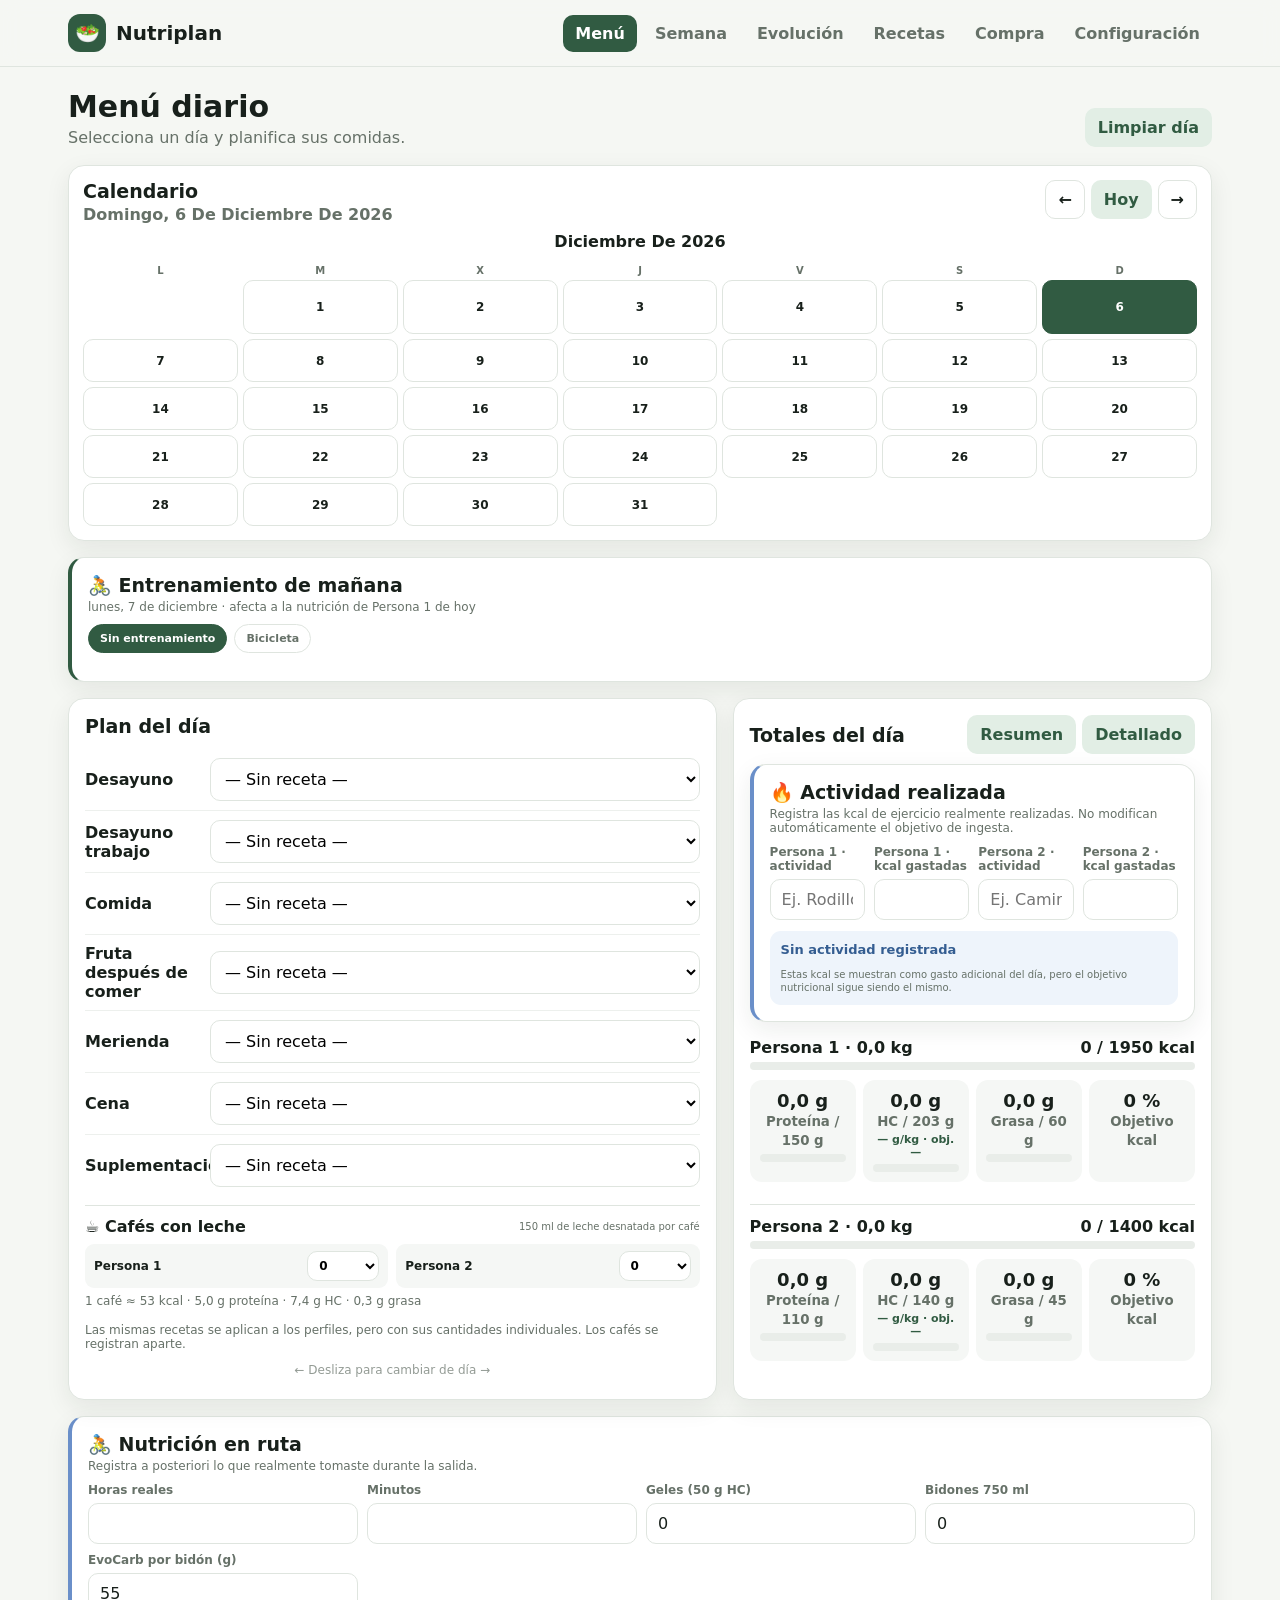
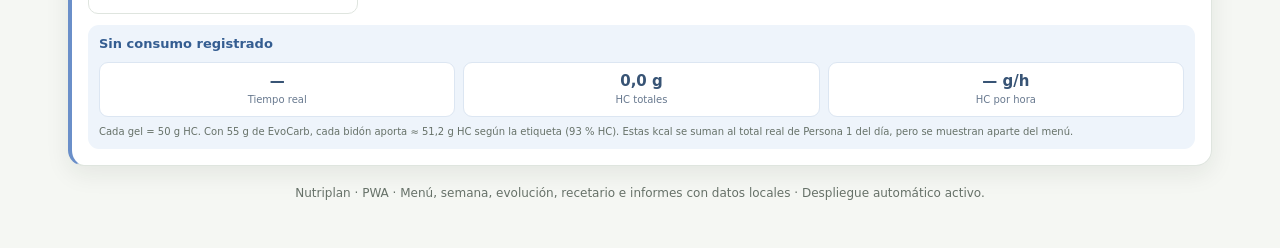
==== commit b3ec935f: "deploy: actualizar PWA" ====
--- a/nutriplan.html
+++ b/nutriplan.html
@@ -188,7 +188,7 @@
   <div id="recipeDetail"></div>
 </section>
 
-<div class="footer-note">Nutriplan · PWA · Menú, semana, evolución, recetario e informes con datos locales.</div>
+<div class="footer-note">Nutriplan · PWA · Menú, semana, evolución, recetario e informes con datos locales · Despliegue automático activo.</div>
 
 <div id="dailyReportModal" class="report-modal" aria-hidden="true">
   <div class="report-backdrop" data-close-report></div>
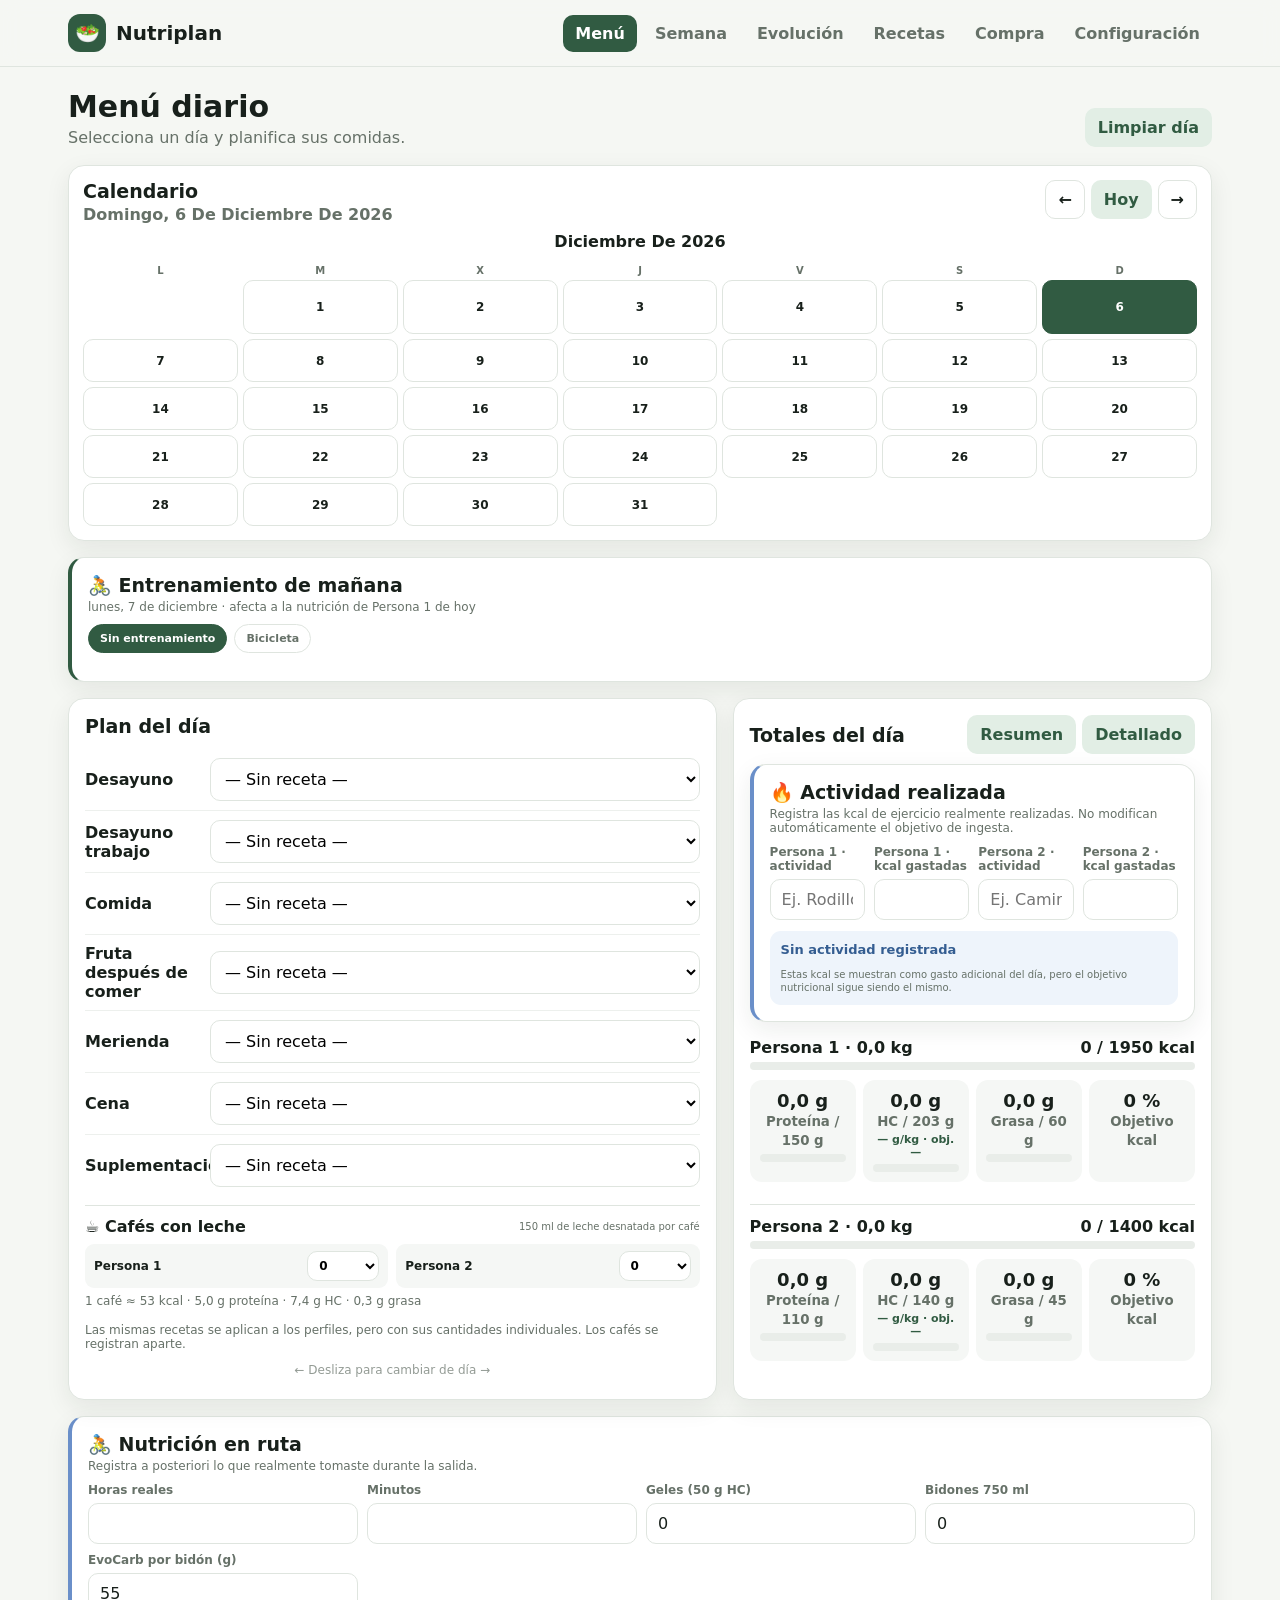
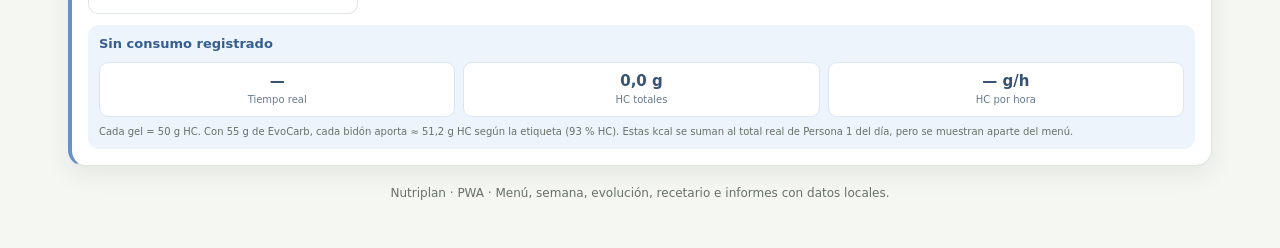
==== commit 7bba3f2e: "deploy: actualizar PWA" ====
--- a/nutriplan.html
+++ b/nutriplan.html
@@ -188,7 +188,7 @@
   <div id="recipeDetail"></div>
 </section>
 
-<div class="footer-note">Nutriplan · PWA · Menú, semana, evolución, recetario e informes con datos locales · Despliegue automático activo.</div>
+<div class="footer-note">Nutriplan · PWA · Menú, semana, evolución, recetario e informes con datos locales.</div>
 
 <div id="dailyReportModal" class="report-modal" aria-hidden="true">
   <div class="report-backdrop" data-close-report></div>
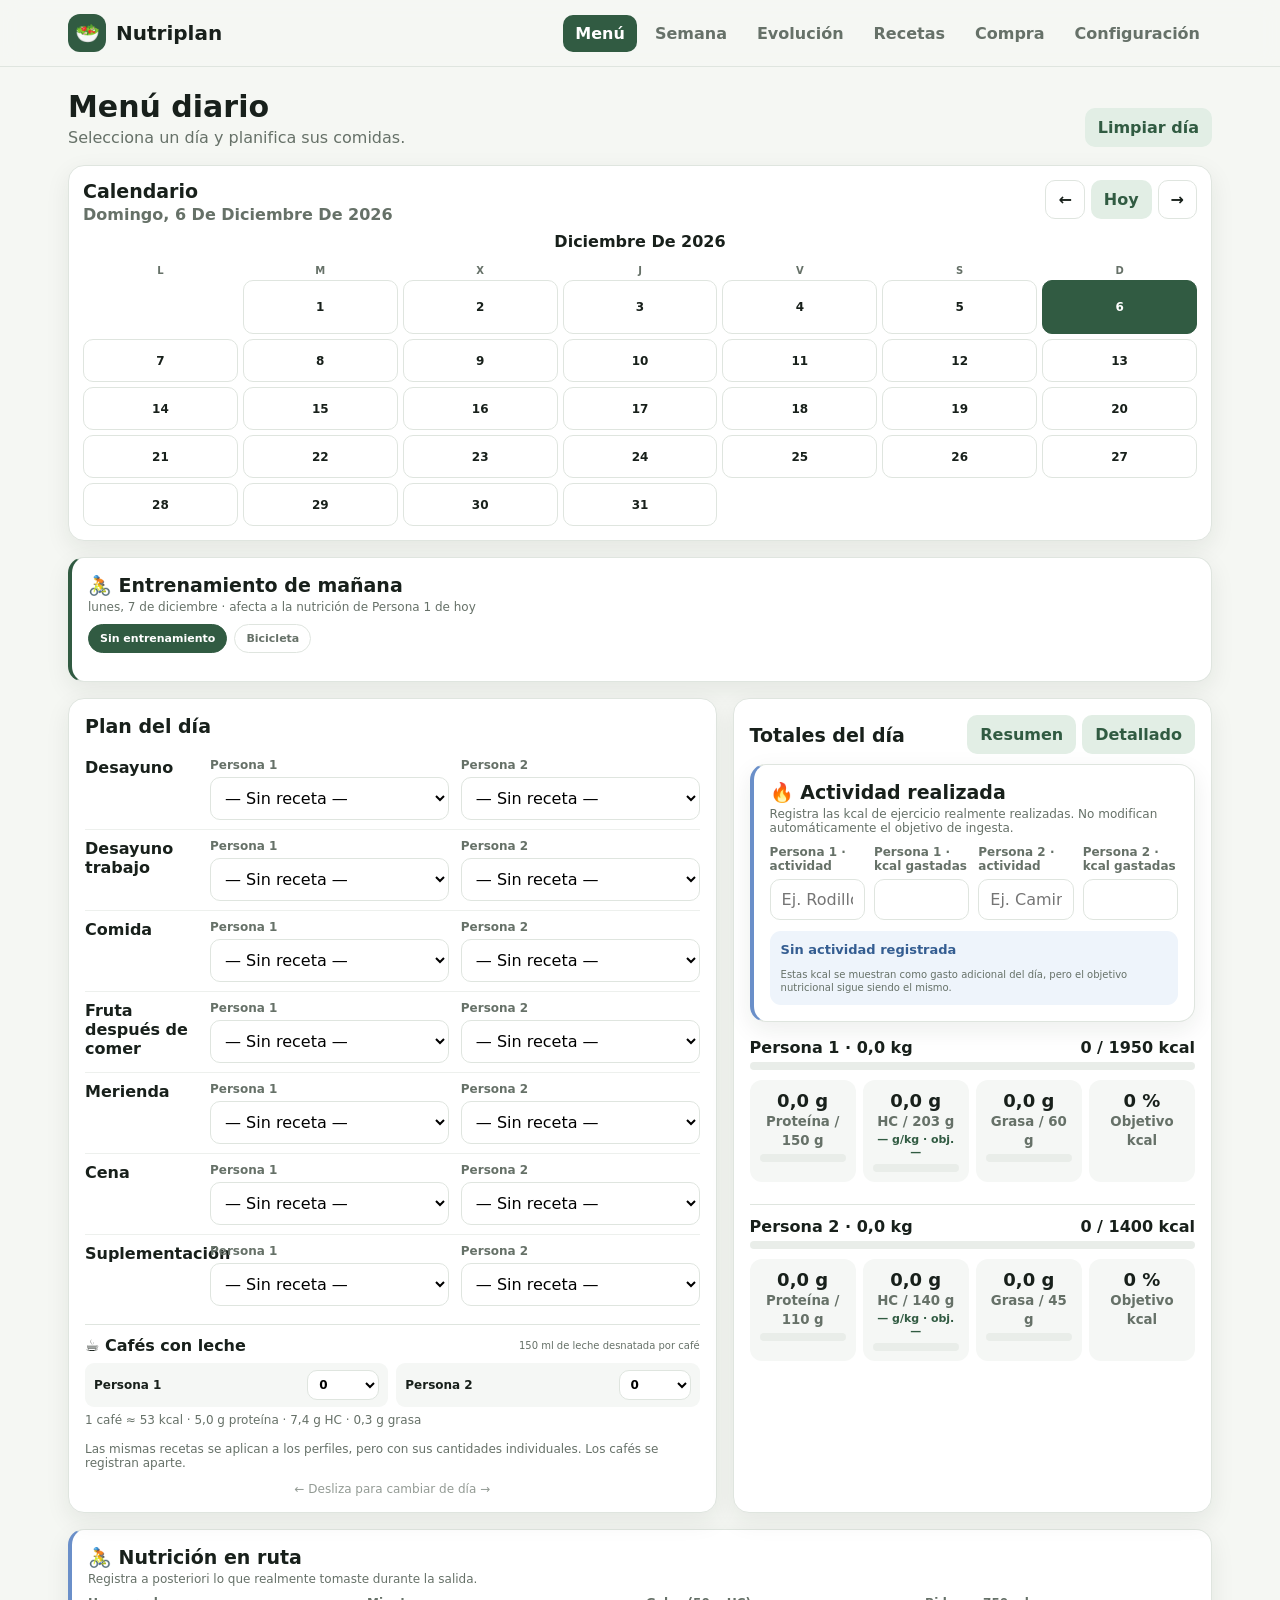
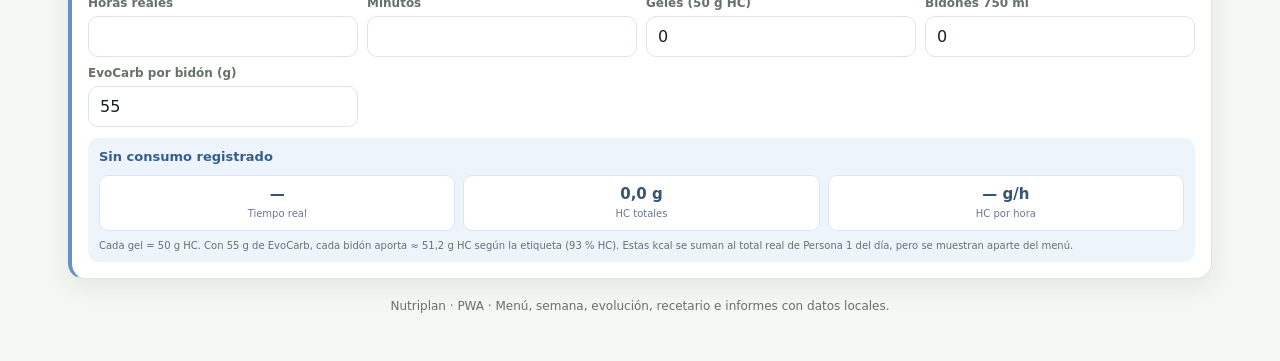
==== commit 80e75015: "deploy: actualizar PWA" ====
--- a/nutriplan.html
+++ b/nutriplan.html
@@ -171,6 +171,63 @@
     </div>
   </div>
 
+
+  <div class="panel sync-panel" style="margin-bottom:16px">
+    <div class="pwa-manage-head">
+      <div>
+        <h2 style="margin-bottom:3px">Sincronización entre dispositivos</h2>
+        <div class="small">Comparte menús, evolución, actividad, cafés, ajustes, recetas personalizadas y fotos entre móvil y PC.</div>
+      </div>
+      <span class="pwa-status-badge" id="cloudSyncBadge">No configurada</span>
+    </div>
+
+    <div class="sync-status-grid">
+      <div class="pwa-info-box"><b>Cuenta</b><span id="cloudSyncAccount">—</span></div>
+      <div class="pwa-info-box"><b>Última sincronización</b><span id="cloudSyncLast">—</span></div>
+    </div>
+
+    <details class="sync-setup" id="cloudSyncSetup">
+      <summary>Configurar servicio privado</summary>
+      <div class="sync-form">
+        <label><span>URL de Supabase</span><input id="cloudSyncUrl" type="url" autocomplete="off" placeholder="https://xxxx.supabase.co"></label>
+        <label><span>Clave pública (publishable / anon)</span><input id="cloudSyncAnonKey" type="password" autocomplete="off" placeholder="sb_publishable_…"></label>
+      </div>
+      <div class="config-actions no-print">
+        <button class="btn soft" id="cloudSyncSaveConfig" type="button">Guardar configuración</button>
+        <button class="btn soft danger-lite" id="cloudSyncClearConfig" type="button">Borrar configuración local</button>
+      </div>
+      <div class="small pwa-manage-help">Nunca introduzcas una <b>service_role key</b>. Nutriplan solo necesita la clave pública del proyecto; el acceso a tus datos se protege con inicio de sesión y RLS.</div>
+    </details>
+
+    <div class="sync-auth" id="cloudSyncAuth">
+      <div class="sync-form">
+        <label><span>Correo</span><input id="cloudSyncEmail" type="email" autocomplete="email" placeholder="tu@correo.es"></label>
+        <label><span>Contraseña</span><input id="cloudSyncPassword" type="password" autocomplete="current-password" placeholder="Contraseña de sincronización"></label>
+      </div>
+      <div class="config-actions no-print">
+        <button class="btn primary" id="cloudSyncLogin" type="button">Iniciar sesión</button>
+        <button class="btn soft" id="cloudSyncSignup" type="button">Crear cuenta</button>
+      </div>
+    </div>
+
+    <div class="sync-connected" id="cloudSyncConnected" hidden>
+      <div class="config-actions no-print">
+        <button class="btn primary" id="cloudSyncNow" type="button">Sincronizar ahora</button>
+        <button class="btn soft" id="cloudSyncPush" type="button">Subir este dispositivo</button>
+        <button class="btn soft" id="cloudSyncPull" type="button">Descargar nube</button>
+        <button class="btn soft" id="cloudSyncLogout" type="button">Cerrar sesión</button>
+      </div>
+      <div class="sync-conflict" id="cloudSyncConflict" hidden>
+        <b>Hay cambios distintos en este dispositivo y en la nube.</b>
+        <div class="small">Elige qué copia quieres conservar. No se sobrescribe automáticamente una copia en conflicto.</div>
+      </div>
+    </div>
+
+    <div class="small pwa-manage-help" id="cloudSyncHelp">
+      Tras vincular por primera vez cada dispositivo, Nutriplan sincroniza automáticamente al guardar cambios y al volver a abrir la app.
+    </div>
+  </div>
+
   <div class="panel" style="margin-bottom:16px">
     <h2>Cómo calcula Nutriplan</h2>
     <p class="small" style="line-height:1.55;margin:0">
@@ -215,5 +272,6 @@
 <script src="nutriplan-entrenamientos-data.js"></script>
 <script src="nutrition-engine.js"></script>
 <script src="app.js"></script>
+<script src="cloud-sync.js"></script>
 </body>
 </html>
--- a/app.css
+++ b/app.css
@@ -1023,3 +1023,65 @@
 .pwa-update-toast{position:fixed;left:50%;bottom:max(18px,env(safe-area-inset-bottom));transform:translateX(-50%);z-index:1000;background:#18201b;color:#fff;border-radius:12px;padding:10px 12px;box-shadow:0 10px 30px rgba(0,0,0,.22);font-size:11px;font-weight:750;max-width:min(92vw,520px)}
 @media(max-width:520px){.pwa-manage-grid{grid-template-columns:1fr}.pwa-manage-panel .config-actions{display:grid;grid-template-columns:1fr 1fr}.pwa-manage-panel .config-actions .btn{width:100%;font-size:11px;padding:8px 6px}}
 @media(display-mode:standalone){body{padding-top:env(safe-area-inset-top)}.topbar{top:env(safe-area-inset-top)}}
+
+
+/* Menús separados por persona */
+.menu-row-split{align-items:start}
+.menu-person-grid{display:grid;grid-template-columns:repeat(2,minmax(0,1fr));gap:12px}
+.menu-person-cell{min-width:0}
+.menu-person-name{font-size:12px;font-weight:800;color:var(--muted);margin:0 0 5px}
+.menu-person-cell select{width:100%}
+.week-person-menu{padding:7px 0;border-top:1px solid rgba(0,0,0,.06)}
+.week-person-menu>strong{display:block;margin-bottom:4px}
+.mix-final-share{display:grid;gap:7px;margin:12px 0;padding:13px;border-radius:12px;background:rgba(49,91,66,.08)}
+.mix-final-share strong{display:block;margin-bottom:2px}
+.mix-final-share span{display:flex;justify-content:space-between;gap:12px}
+@media (max-width:720px){
+  .menu-person-grid{grid-template-columns:1fr}
+  .menu-row-split>label{margin-bottom:8px}
+}
+
+/* Editor local de recetas */
+.recipe-edit-toolbar{display:flex;flex-wrap:wrap;gap:8px;margin:12px 0 4px}
+.recipe-editor{margin:14px 0 18px;padding:14px;border:1px solid var(--line);border-radius:14px;background:#fbfcfb}
+.recipe-editor-head{display:flex;align-items:flex-start;justify-content:space-between;gap:12px;margin-bottom:12px}
+.recipe-editor-head h2{margin:0 0 3px}
+.recipe-editor-grid{display:grid;grid-template-columns:1fr;gap:10px}
+.recipe-editor-field{display:grid;gap:5px;font-size:11px;font-weight:800}
+.recipe-editor-field input,.recipe-editor-field textarea,.recipe-editor-item select,.recipe-editor-item input{width:100%;box-sizing:border-box}
+.recipe-editor-field textarea{resize:vertical;min-height:110px}
+.recipe-editor-items{display:grid;gap:8px;margin:8px 0 10px}
+.recipe-editor-item{display:grid;grid-template-columns:minmax(180px,2fr) 110px minmax(150px,1.4fr) auto;gap:8px;align-items:center}
+.recipe-editor-grams{display:flex;align-items:center;gap:5px}
+.recipe-editor-grams input{min-width:0}
+.recipe-editor-grams span{font-size:11px;font-weight:800;color:var(--muted)}
+.recipe-editor-copy{display:flex;align-items:flex-start;gap:8px;margin:12px 0;font-size:11px;font-weight:700}
+.recipe-editor-copy input{margin-top:2px}
+.recipe-editor-info{margin-top:10px;padding:9px 10px;border-radius:10px;background:#eef6f0;color:#315b42;font-size:10px;line-height:1.45}
+.recipe-editor-info.warn{background:#fff6e8;color:#825b1d}
+.recipe-editor-actions{display:flex;flex-wrap:wrap;gap:8px;margin-top:12px}
+.danger-lite{color:#8b2d2d;border-color:#e5b9b9}
+@media(max-width:760px){
+  .recipe-editor{padding:11px}
+  .recipe-editor-head{align-items:center}
+  .recipe-editor-item{grid-template-columns:1fr 92px}
+  .recipe-editor-item>input[data-recipe-edit-note]{grid-column:1/3}
+  .recipe-editor-item .danger-lite{grid-column:1/3;width:100%}
+}
+
+/* Sincronización entre dispositivos */
+.sync-panel{overflow:hidden}
+.sync-status-grid{display:grid;grid-template-columns:repeat(2,minmax(0,1fr));gap:8px;margin:12px 0}
+.sync-setup{margin:10px 0;padding:10px;border:1px solid var(--line);border-radius:10px;background:#fafbfa}
+.sync-setup summary{cursor:pointer;font-size:11px;font-weight:850}
+.sync-form{display:grid;grid-template-columns:repeat(2,minmax(0,1fr));gap:10px;margin-top:10px}
+.sync-form label{display:grid;gap:5px;font-size:10px;font-weight:800;color:var(--muted)}
+.sync-form input{width:100%;box-sizing:border-box}
+.sync-connected{margin-top:10px}
+.sync-conflict{margin-top:10px;padding:10px;border-radius:10px;background:#fff4df;border:1px solid #edcf98;color:#7a5015}
+.sync-conflict b{display:block;margin-bottom:3px}
+@media(max-width:620px){
+  .sync-status-grid,.sync-form{grid-template-columns:1fr}
+  .sync-panel .config-actions{display:grid;grid-template-columns:1fr 1fr}
+  .sync-panel .config-actions .btn{width:100%;font-size:11px;padding:8px 6px}
+}
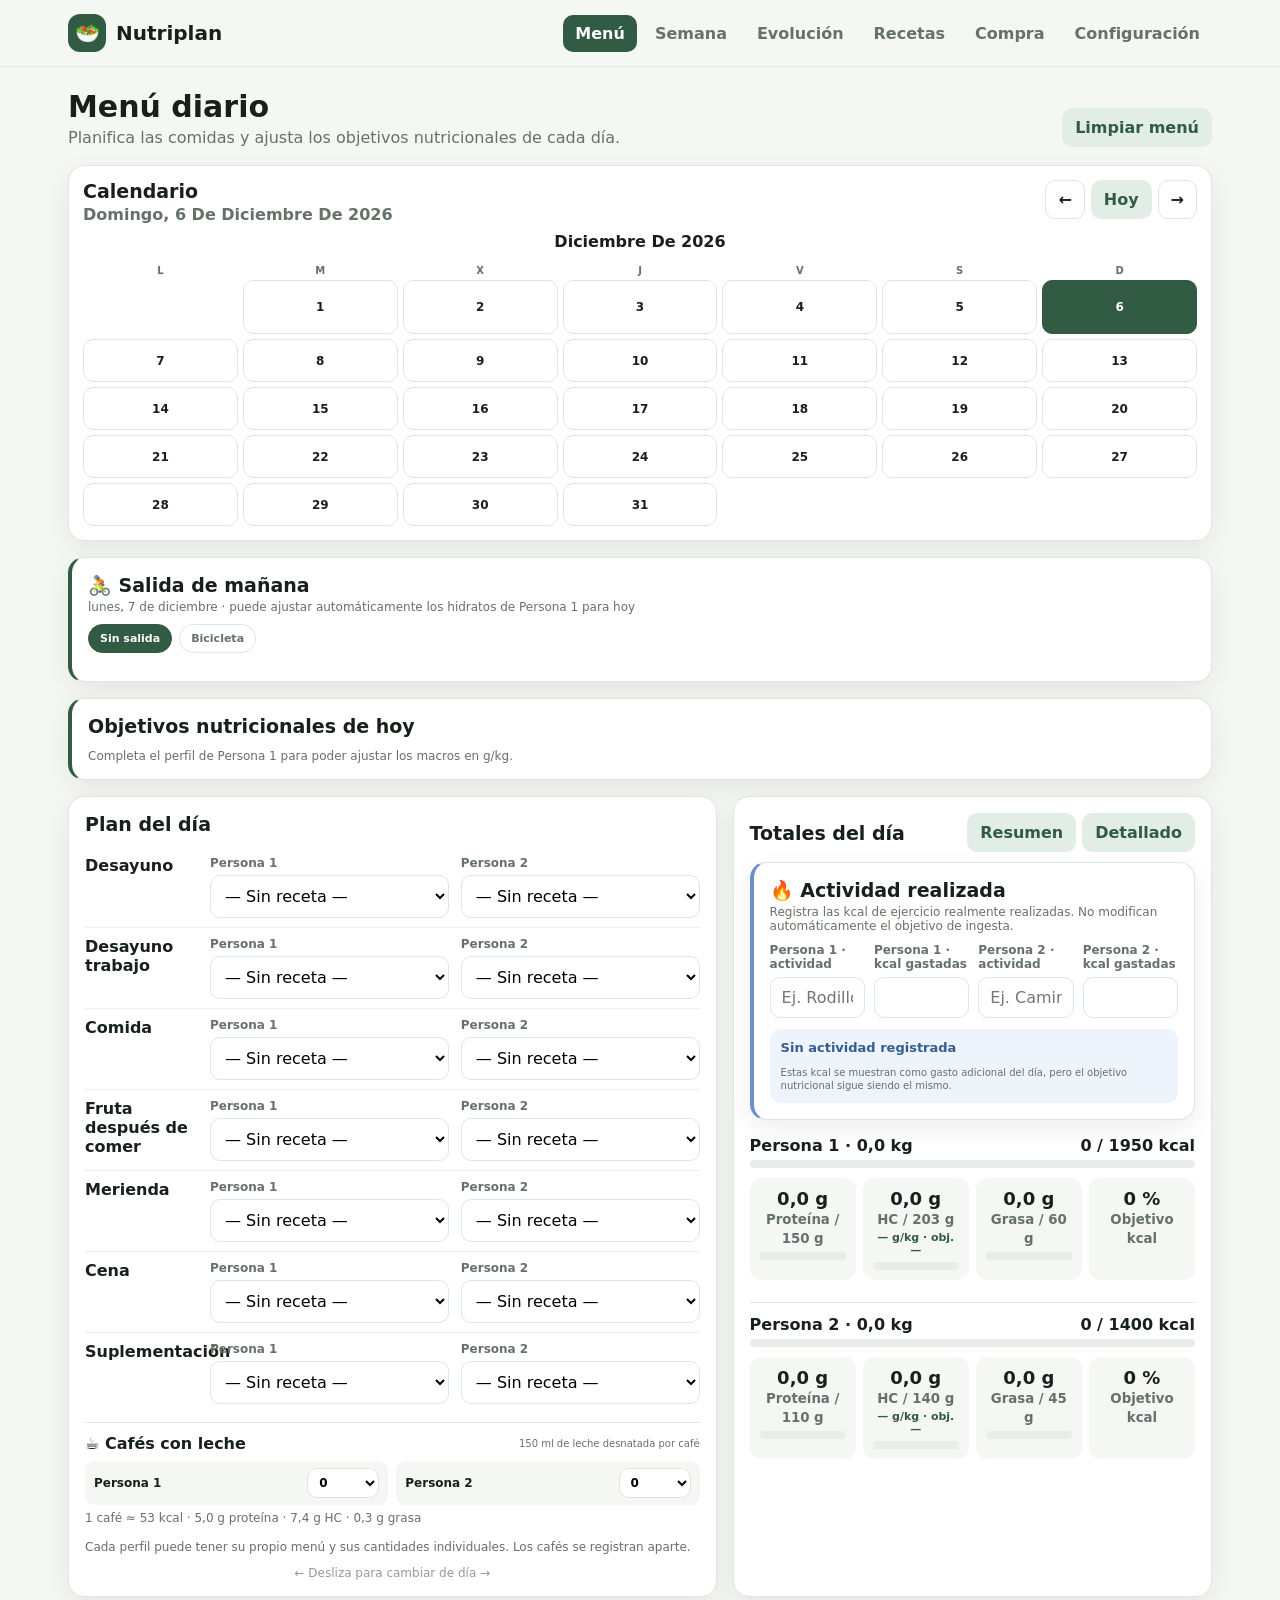
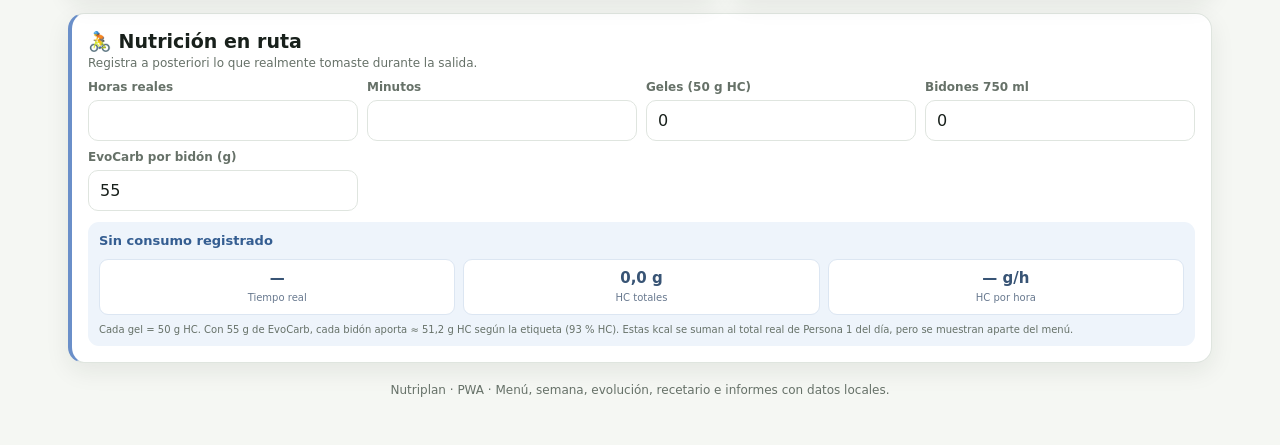
==== commit d56f748a: "Publica ajuste diario de macros" ====
--- a/nutriplan.html
+++ b/nutriplan.html
@@ -35,8 +35,8 @@
 <main>
 <section id="plannerView" class="view active">
   <div class="hero">
-    <div><h1>Menú diario</h1><p class="sub">Selecciona un día y planifica sus comidas.</p></div>
-    <button class="btn soft no-print" id="resetMenu">Limpiar día</button>
+    <div><h1>Menú diario</h1><p class="sub">Planifica las comidas y ajusta los objetivos nutricionales de cada día.</p></div>
+    <button class="btn soft no-print" id="resetMenu">Limpiar menú</button>
   </div>
 
   <div class="panel calendar-panel" style="margin-bottom:16px">
@@ -59,13 +59,14 @@
   </div>
 
   <div id="trainingTomorrow"></div>
+  <div id="dailyMacroGoals"></div>
 
   <div class="two" id="dailySwipeArea">
     <div class="panel">
       <h2>Plan del día</h2>
       <div id="menuSlots"></div>
       <div id="coffeePanel"></div>
-      <p class="small">Las mismas recetas se aplican a los perfiles, pero con sus cantidades individuales. Los cafés se registran aparte.</p>
+      <p class="small">Cada perfil puede tener su propio menú y sus cantidades individuales. Los cafés se registran aparte.</p>
       <div class="small swipe-hint no-print">← Desliza para cambiar de día →</div>
     </div>
     <div class="panel">
@@ -232,8 +233,9 @@
     <h2>Cómo calcula Nutriplan</h2>
     <p class="small" style="line-height:1.55;margin:0">
       Metabolismo basal mediante Mifflin-St Jeor → factor de actividad → gasto de mantenimiento estimado.
-      Después se aplica el déficit elegido. La proteína y la grasa se fijan en g/kg y los hidratos completan las calorías restantes. <b>Las raciones del recetario se adaptan automáticamente</b> a estos nuevos objetivos:
-      las fuentes principales de proteína, hidratos y grasa cambian de cantidad según corresponda.
+      Después se aplica el déficit elegido. Por defecto, la proteína y la grasa se fijan en g/kg y los hidratos completan las calorías restantes.
+      En <b>Menú</b> puedes hacer un ajuste excepcional de proteína, hidratos y grasa para una fecha concreta sin modificar esta configuración general.
+      <b>Las raciones del recetario se adaptan automáticamente</b> a los objetivos efectivos del día: las fuentes principales de proteína, hidratos y grasa cambian de cantidad según corresponda.
     </p>
   </div>
 
--- a/app.css
+++ b/app.css
@@ -203,6 +203,26 @@
 @media(max-width:560px){.training-grid{grid-template-columns:1fr}}
 
 
+.daily-macro-panel{margin-bottom:16px;border-left:4px solid var(--brand)}
+.daily-macro-head{display:flex;align-items:flex-start;justify-content:space-between;gap:10px;margin-bottom:10px}
+.daily-macro-head h2{margin:0 0 3px}
+.daily-macro-status{display:inline-flex;align-items:center;justify-content:center;border-radius:999px;padding:5px 9px;background:var(--brand2);color:var(--brand);font-size:10px;font-weight:900;white-space:nowrap}
+.daily-macro-status.manual{background:#fff7e8;color:#6a512c}
+.daily-macro-tabs{display:flex;gap:7px;flex-wrap:wrap;margin:8px 0 12px}
+.daily-macro-tabs button{border:1px solid var(--line);background:#fff;color:var(--muted);border-radius:999px;padding:7px 11px;font-size:11px;font-weight:800}
+.daily-macro-tabs button.active{background:var(--brand);color:#fff;border-color:var(--brand)}
+.daily-macro-grid{display:grid;grid-template-columns:repeat(3,minmax(0,1fr));gap:10px}
+.daily-macro-field{min-width:0;background:#f8faf8;border:1px solid var(--line);border-radius:12px;padding:10px}
+.daily-macro-label{display:flex;align-items:baseline;justify-content:space-between;gap:8px;margin-bottom:7px}
+.daily-macro-label label{font-size:11px;color:var(--muted);font-weight:850}
+.daily-macro-label b{font-size:11px;color:var(--brand);text-align:right}
+.daily-macro-summary{display:flex;flex-direction:column;gap:3px;margin-top:11px;background:var(--brand2);border-radius:11px;padding:10px 11px;color:#365b46;font-size:11px;line-height:1.4}
+.daily-macro-summary strong{font-size:13px;color:var(--brand)}
+.daily-macro-summary small{font-size:10px;color:var(--muted)}
+.daily-macro-actions{display:flex;gap:8px;flex-wrap:wrap;margin-top:10px}
+@media(max-width:760px){.daily-macro-grid{grid-template-columns:1fr}}
+@media(max-width:520px){.daily-macro-head{flex-direction:column}.daily-macro-status{align-self:flex-start}.daily-macro-label{align-items:flex-start;flex-direction:column;gap:2px}}
+
 .route-panel{margin-bottom:16px;border-left:4px solid #6a8fc9}
 .route-head{display:flex;justify-content:space-between;gap:10px;align-items:flex-start;margin-bottom:10px}
 .route-grid{display:grid;grid-template-columns:repeat(4,minmax(0,1fr));gap:9px}
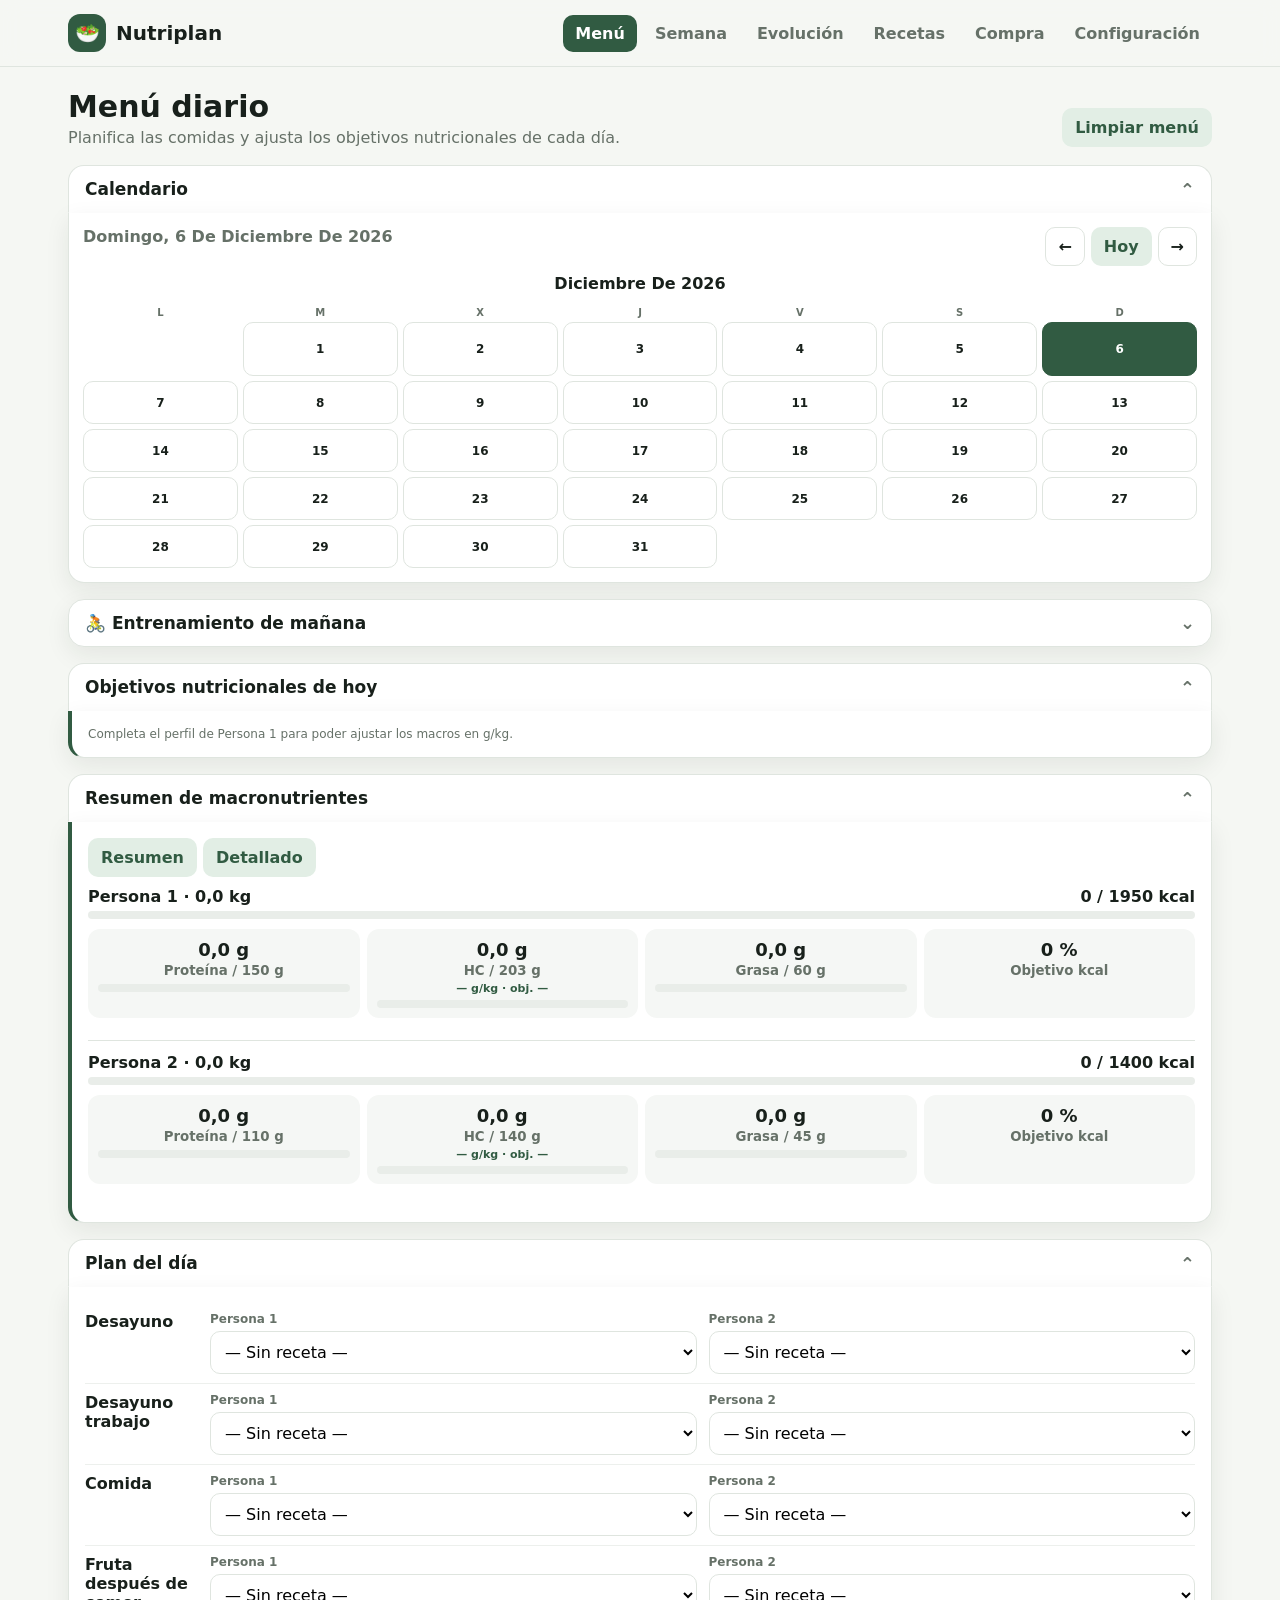
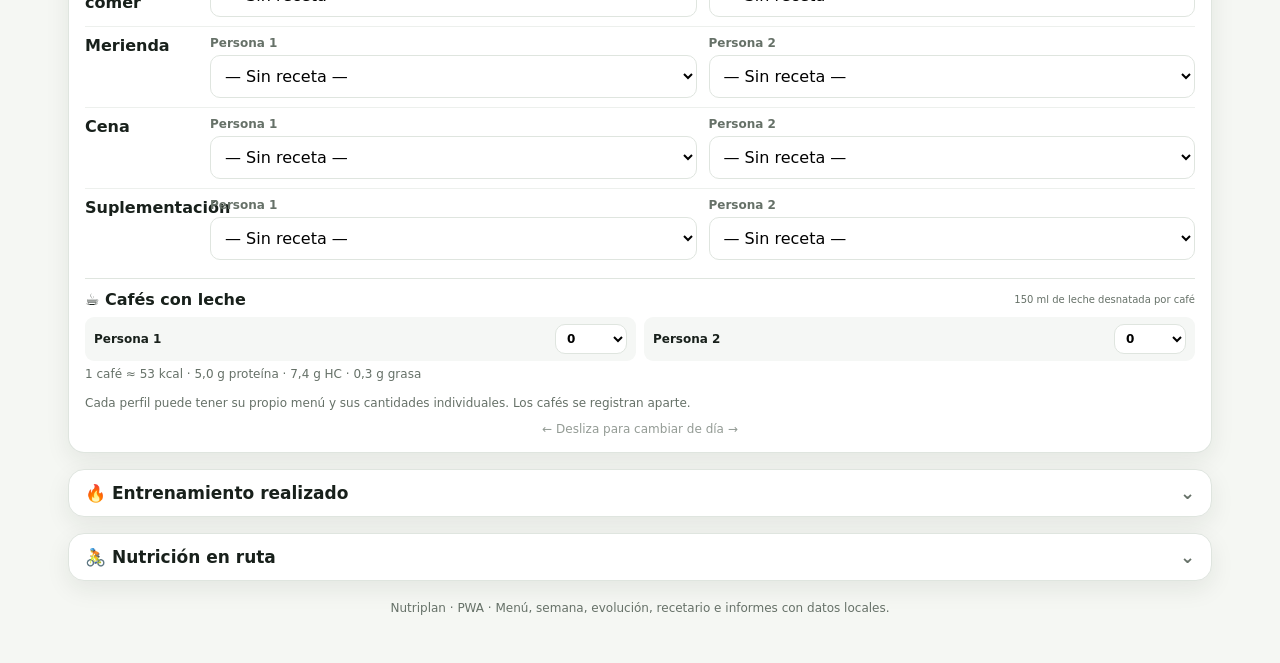
==== commit bca475ac: "Publica menú plegable y ajuste manual exacto" ====
--- a/nutriplan.html
+++ b/nutriplan.html
@@ -39,49 +39,67 @@
     <button class="btn soft no-print" id="resetMenu">Limpiar menú</button>
   </div>
 
-  <div class="panel calendar-panel" style="margin-bottom:16px">
-    <div class="calendar-head">
-      <div>
-        <h2 style="margin:0 0 3px">Calendario</h2>
-        <span class="date-title" id="selectedDateTitle"></span>
-      </div>
-      <div class="calendar-nav no-print">
-        <button class="btn" id="prevMonth">←</button>
-        <button class="btn soft" id="todayBtn">Hoy</button>
-        <button class="btn" id="nextMonth">→</button>
-      </div>
-    </div>
-    <div class="calendar-month-title" id="calendarMonthTitle"></div>
-    <div class="calendar-weekdays">
-      <span>L</span><span>M</span><span>X</span><span>J</span><span>V</span><span>S</span><span>D</span>
-    </div>
-    <div class="calendar-grid" id="monthCalendar"></div>
-  </div>
-
-  <div id="trainingTomorrow"></div>
-  <div id="dailyMacroGoals"></div>
-
-  <div class="two" id="dailySwipeArea">
-    <div class="panel">
-      <h2>Plan del día</h2>
+  <details class="menu-disclosure" open>
+    <summary>Calendario</summary>
+    <div class="panel calendar-panel">
+      <div class="calendar-head">
+        <div><span class="date-title" id="selectedDateTitle"></span></div>
+        <div class="calendar-nav no-print">
+          <button class="btn" id="prevMonth">←</button>
+          <button class="btn soft" id="todayBtn">Hoy</button>
+          <button class="btn" id="nextMonth">→</button>
+        </div>
+      </div>
+      <div class="calendar-month-title" id="calendarMonthTitle"></div>
+      <div class="calendar-weekdays">
+        <span>L</span><span>M</span><span>X</span><span>J</span><span>V</span><span>S</span><span>D</span>
+      </div>
+      <div class="calendar-grid" id="monthCalendar"></div>
+    </div>
+  </details>
+
+  <details class="menu-disclosure">
+    <summary>🚴 Entrenamiento de mañana</summary>
+    <div id="trainingTomorrow"></div>
+  </details>
+
+  <details class="menu-disclosure" open>
+    <summary>Objetivos nutricionales de hoy</summary>
+    <div id="dailyMacroGoals"></div>
+  </details>
+
+  <details class="menu-disclosure" open>
+    <summary>Resumen de macronutrientes</summary>
+    <div class="panel macro-summary-panel">
+      <div class="report-head report-head-actions">
+        <div class="report-open-actions no-print">
+          <button class="btn soft" type="button" id="openDailyReport">Resumen</button>
+          <button class="btn soft" type="button" id="openDetailedDailyReport">Detallado</button>
+        </div>
+      </div>
+      <div id="dayTotals"></div>
+    </div>
+  </details>
+
+  <details class="menu-disclosure" open>
+    <summary>Plan del día</summary>
+    <div class="panel" id="dailySwipeArea">
       <div id="menuSlots"></div>
       <div id="coffeePanel"></div>
       <p class="small">Cada perfil puede tener su propio menú y sus cantidades individuales. Los cafés se registran aparte.</p>
       <div class="small swipe-hint no-print">← Desliza para cambiar de día →</div>
     </div>
-    <div class="panel">
-      <div class="report-head">
-        <h2>Totales del día</h2>
-        <div class="report-open-actions no-print">
-          <button class="btn soft" type="button" id="openDailyReport">Resumen</button>
-          <button class="btn soft" type="button" id="openDetailedDailyReport">Detallado</button>
-        </div>
-      </div>
-      <div id="dayTotals"></div>
-    </div>
-  </div>
-
-  <div id="routeNutrition" style="margin-top:16px"></div>
+  </details>
+
+  <details class="menu-disclosure">
+    <summary>🔥 Entrenamiento realizado</summary>
+    <div id="exerciseCaloriesPanel"></div>
+  </details>
+
+  <details class="menu-disclosure">
+    <summary>🚴 Nutrición en ruta</summary>
+    <div id="routeNutrition"></div>
+  </details>
 </section>
 
 <section id="weekView" class="view">
--- a/app.css
+++ b/app.css
@@ -186,6 +186,57 @@
 }
 .recipe-code{display:inline-block;font-size:10px;font-weight:900;letter-spacing:.04em;padding:4px 7px;border-radius:999px;background:#eef5ef;color:var(--brand);border:1px solid var(--line);margin-right:6px;margin-bottom:5px}
 
+/* Menú diario: secciones plegables */
+.menu-disclosure{margin-bottom:16px}
+.menu-disclosure>summary{
+  list-style:none;
+  cursor:pointer;
+  display:flex;
+  align-items:center;
+  justify-content:space-between;
+  gap:12px;
+  padding:13px 16px;
+  border:1px solid var(--line);
+  border-radius:16px;
+  background:#fff;
+  box-shadow:var(--shadow);
+  font-size:17px;
+  font-weight:850;
+  color:var(--text);
+  user-select:none;
+  -webkit-user-select:none;
+}
+.menu-disclosure>summary::-webkit-details-marker{display:none}
+.menu-disclosure>summary::after{
+  content:"⌄";
+  flex:0 0 auto;
+  color:var(--muted);
+  font-size:18px;
+  line-height:1;
+  transition:transform .16s ease;
+}
+.menu-disclosure[open]>summary{
+  border-radius:16px 16px 0 0;
+  border-bottom-color:transparent;
+  box-shadow:none;
+}
+.menu-disclosure[open]>summary::after{transform:rotate(180deg)}
+.menu-disclosure>.panel,
+.menu-disclosure>div>.panel{
+  margin-bottom:0!important;
+  border-radius:0 0 16px 16px;
+  border-top:0;
+}
+.menu-disclosure>div:empty{display:none}
+.menu-disclosure .training-panel,
+.menu-disclosure .daily-macro-panel,
+.menu-disclosure .route-panel{margin-bottom:0}
+.macro-summary-panel{border-left:4px solid var(--brand)}
+.report-head-actions{justify-content:flex-end;margin-bottom:8px}
+@media(max-width:520px){
+  .menu-disclosure>summary{padding:12px 13px;font-size:15px}
+}
+
 .training-panel{margin-bottom:16px;border-left:4px solid var(--brand)}
 .training-head{display:flex;align-items:flex-start;justify-content:space-between;gap:10px;margin-bottom:10px}
 .training-head h2{margin:0 0 3px}
